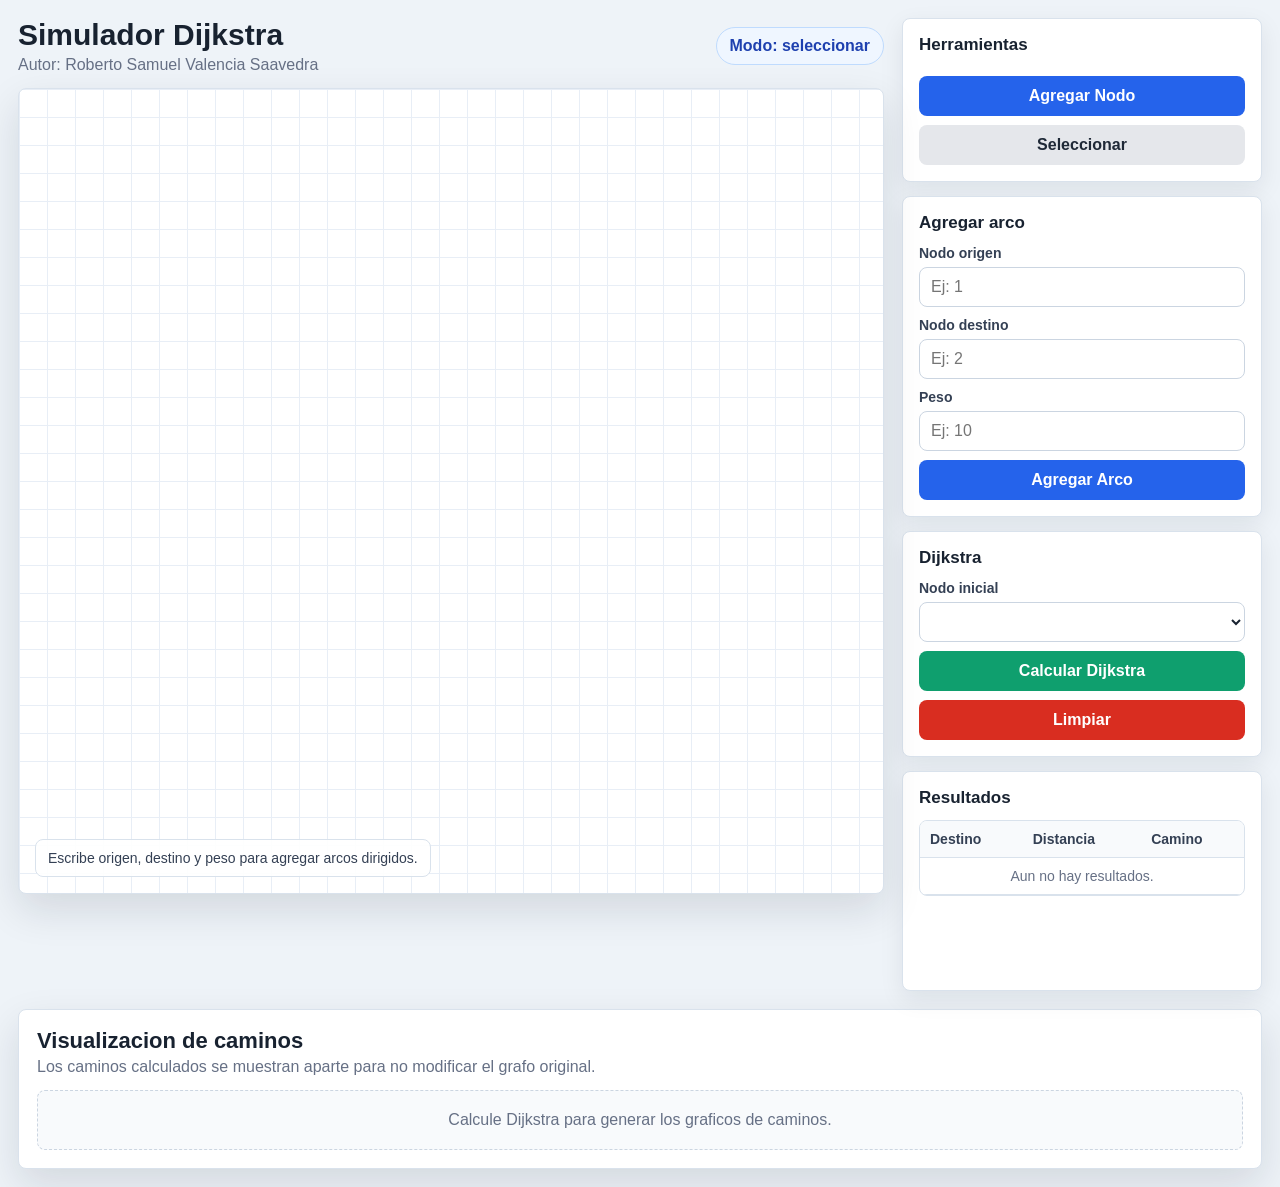
==== index.html @ 838ba259 "Crear simulador Dijkstra web" ====
<!DOCTYPE html>
<html lang="es">
<head>
  <meta charset="UTF-8">
  <meta name="viewport" content="width=device-width, initial-scale=1.0">
  <title>Simulador Dijkstra - Roberto Samuel Valencia Saavedra</title>
  <link rel="stylesheet" href="style.css">
</head>
<body>
  <main class="app">
    <section class="workspace">
      <header class="topbar">
        <div>
          <h1>Simulador Dijkstra</h1>
          <p>Autor: Roberto Samuel Valencia Saavedra</p>
        </div>
        <div class="mode-pill" id="modoActual">Modo: seleccionar</div>
      </header>

      <div class="canvas-shell">
        <canvas id="canvasGrafo" width="900" height="620"></canvas>
        <div class="hint" id="ayudaCanvas">Activa "Agregar nodo" y haz clic en el area de dibujo.</div>
      </div>
    </section>

    <aside class="sidebar">
      <section class="panel">
        <h2>Herramientas</h2>
        <button class="primary" id="btnModoNodo">Agregar Nodo</button>
        <button id="btnModoSeleccionar">Seleccionar</button>
      </section>

      <section class="panel">
        <h2>Agregar arco</h2>
        <label for="txtOrigen">Nodo origen</label>
        <input id="txtOrigen" type="number" min="1" placeholder="Ej: 1">

        <label for="txtDestino">Nodo destino</label>
        <input id="txtDestino" type="number" min="1" placeholder="Ej: 2">

        <label for="txtPeso">Peso</label>
        <input id="txtPeso" type="number" min="1" placeholder="Ej: 10">

        <button class="primary" id="btnAgregarArco">Agregar Arco</button>
      </section>

      <section class="panel">
        <h2>Dijkstra</h2>
        <label for="cboInicial">Nodo inicial</label>
        <select id="cboInicial"></select>
        <button class="success" id="btnCalcular">Calcular Dijkstra</button>
        <button class="danger" id="btnLimpiar">Limpiar</button>
      </section>

      <section class="panel results-panel">
        <h2 id="tituloResultados">Resultados</h2>
        <div class="table-wrap">
          <table>
            <thead>
              <tr>
                <th>Destino</th>
                <th>Distancia</th>
                <th>Camino</th>
              </tr>
            </thead>
            <tbody id="tablaResultados">
              <tr>
                <td colspan="3" class="empty">Aun no hay resultados.</td>
              </tr>
            </tbody>
          </table>
        </div>
      </section>
    </aside>
  </main>

  <section class="visual-section">
    <div class="visual-header">
      <div>
        <h2>Visualizacion de caminos</h2>
        <p>Los caminos calculados se muestran aparte para no modificar el grafo original.</p>
      </div>
    </div>
    <div id="contenedorVisualizaciones" class="visual-grid">
      <div class="visual-empty">Calcule Dijkstra para generar los graficos de caminos.</div>
    </div>
  </section>

  <script src="app.js"></script>
</body>
</html>
---- style.css ----
:root {
  --bg: #eef3f8;
  --surface: #ffffff;
  --ink: #182230;
  --muted: #667085;
  --line: #d9e2ec;
  --blue: #2563eb;
  --blue-dark: #1d4ed8;
  --green: #0f9f6e;
  --red: #d92d20;
  --node: #2f80ed;
  --node-border: #174ea6;
  --path: #f59e0b;
  --shadow: 0 16px 40px rgba(16, 24, 40, 0.12);
}

* {
  box-sizing: border-box;
}

body {
  margin: 0;
  min-height: 100vh;
  font-family: "Segoe UI", Arial, sans-serif;
  color: var(--ink);
  background: var(--bg);
}

.app {
  display: grid;
  grid-template-columns: minmax(0, 1fr) 360px;
  gap: 18px;
  padding: 18px;
}

.workspace,
.sidebar {
  min-width: 0;
}

.topbar {
  display: flex;
  align-items: center;
  justify-content: space-between;
  gap: 16px;
  margin-bottom: 14px;
}

h1,
h2,
p {
  margin: 0;
}

h1 {
  font-size: 30px;
  letter-spacing: 0;
}

.topbar p {
  margin-top: 4px;
  color: var(--muted);
}

.mode-pill {
  flex: 0 0 auto;
  border: 1px solid #bfdbfe;
  color: #1e40af;
  background: #eff6ff;
  padding: 9px 13px;
  border-radius: 999px;
  font-weight: 700;
}

.canvas-shell {
  position: relative;
  height: calc(100vh - 94px);
  min-height: 520px;
  border: 1px solid var(--line);
  border-radius: 8px;
  background:
    linear-gradient(#e8eef6 1px, transparent 1px),
    linear-gradient(90deg, #e8eef6 1px, transparent 1px),
    #ffffff;
  background-size: 28px 28px;
  box-shadow: var(--shadow);
  overflow: hidden;
}

canvas {
  display: block;
  width: 100%;
  height: 100%;
  cursor: default;
}

canvas.add-node {
  cursor: crosshair;
}

.hint {
  position: absolute;
  left: 16px;
  bottom: 16px;
  max-width: 520px;
  padding: 10px 12px;
  border-radius: 8px;
  color: #344054;
  background: rgba(255, 255, 255, 0.92);
  border: 1px solid var(--line);
  font-size: 14px;
}

.sidebar {
  display: flex;
  flex-direction: column;
  gap: 14px;
}

.panel {
  background: var(--surface);
  border: 1px solid var(--line);
  border-radius: 8px;
  padding: 16px;
  box-shadow: 0 8px 24px rgba(16, 24, 40, 0.08);
}

.panel h2 {
  font-size: 17px;
  margin-bottom: 12px;
}

label {
  display: block;
  color: #344054;
  font-size: 14px;
  font-weight: 700;
  margin: 10px 0 6px;
}

input,
select,
button {
  width: 100%;
  height: 40px;
  border-radius: 8px;
  font: inherit;
}

input,
select {
  border: 1px solid #cbd5e1;
  padding: 0 11px;
  color: var(--ink);
  background: #fff;
}

input:focus,
select:focus {
  outline: 3px solid #dbeafe;
  border-color: var(--blue);
}

button {
  border: 0;
  margin-top: 9px;
  font-weight: 800;
  color: #1f2937;
  background: #e5e7eb;
  cursor: pointer;
}

button:hover {
  filter: brightness(0.97);
}

button.primary {
  color: #fff;
  background: var(--blue);
}

button.success {
  color: #fff;
  background: var(--green);
}

button.danger {
  color: #fff;
  background: var(--red);
}

.results-panel {
  flex: 1;
  min-height: 220px;
}

.table-wrap {
  max-height: 330px;
  overflow: auto;
  border: 1px solid var(--line);
  border-radius: 8px;
}

table {
  width: 100%;
  border-collapse: collapse;
  font-size: 14px;
}

th,
td {
  padding: 10px;
  border-bottom: 1px solid var(--line);
  text-align: left;
  vertical-align: top;
}

th {
  position: sticky;
  top: 0;
  color: #344054;
  background: #f8fafc;
}

td:first-child,
td:nth-child(2) {
  width: 76px;
}

.empty {
  color: var(--muted);
  text-align: center;
}

.toast {
  position: fixed;
  right: 24px;
  bottom: 24px;
  max-width: 360px;
  padding: 12px 14px;
  border-radius: 8px;
  color: #7a2e0e;
  background: #fff7ed;
  border: 1px solid #fed7aa;
  box-shadow: var(--shadow);
  font-weight: 700;
  z-index: 10;
}

.visual-section {
  margin: 0 18px 18px;
  padding: 18px;
  border: 1px solid var(--line);
  border-radius: 8px;
  background: var(--surface);
  box-shadow: var(--shadow);
}

.visual-header {
  display: flex;
  align-items: center;
  justify-content: space-between;
  gap: 16px;
  margin-bottom: 14px;
}

.visual-header h2 {
  font-size: 22px;
}

.visual-header p {
  margin-top: 4px;
  color: var(--muted);
}

.visual-grid {
  display: grid;
  grid-template-columns: repeat(auto-fit, minmax(320px, 1fr));
  gap: 14px;
}

.visual-card {
  border: 1px solid var(--line);
  border-radius: 8px;
  overflow: hidden;
  background: #f8fafc;
}

.visual-card.general {
  grid-column: 1 / -1;
}

.visual-title {
  display: flex;
  align-items: center;
  justify-content: space-between;
  gap: 10px;
  min-height: 44px;
  padding: 10px 12px;
  border-bottom: 1px solid var(--line);
  background: #ffffff;
  font-weight: 800;
}

.visual-title span {
  color: var(--muted);
  font-size: 13px;
  font-weight: 700;
}

.visual-card canvas {
  width: 100%;
  height: 280px;
  background:
    linear-gradient(#edf2f7 1px, transparent 1px),
    linear-gradient(90deg, #edf2f7 1px, transparent 1px),
    #ffffff;
  background-size: 24px 24px;
}

.visual-card.general canvas {
  height: 420px;
}

.visual-empty {
  grid-column: 1 / -1;
  padding: 20px;
  border: 1px dashed #cbd5e1;
  border-radius: 8px;
  color: var(--muted);
  text-align: center;
  background: #f8fafc;
}

@media (max-width: 980px) {
  .app {
    grid-template-columns: 1fr;
  }

  .canvas-shell {
    height: 560px;
  }
}
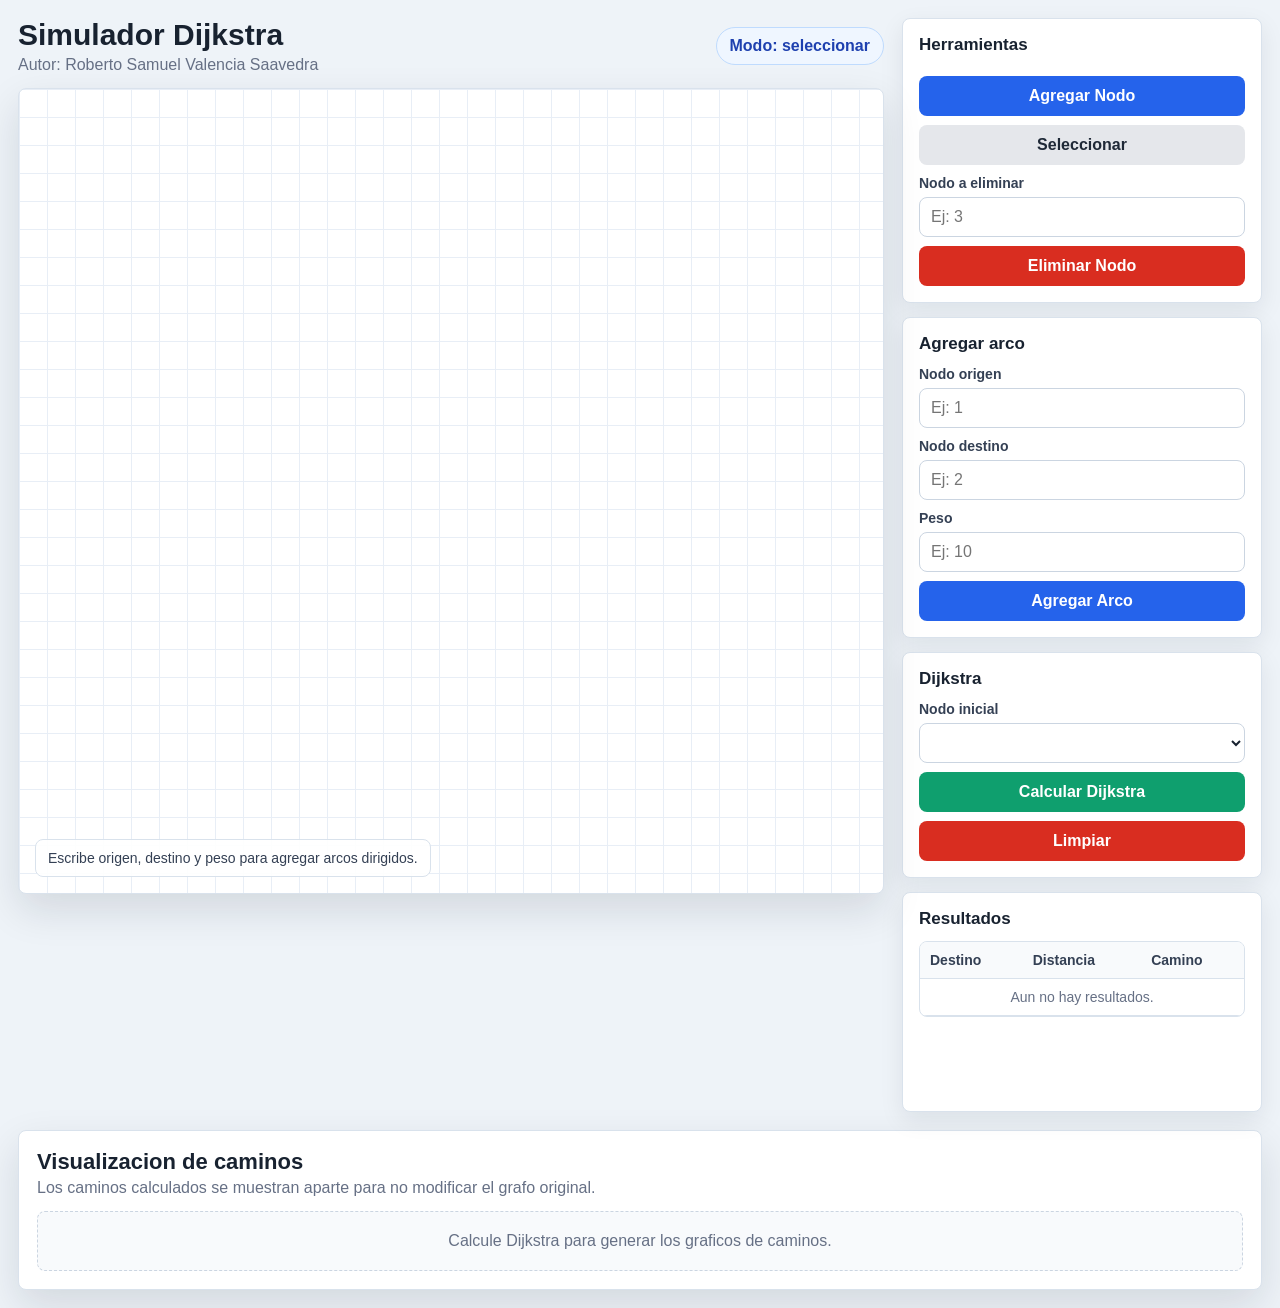
==== commit cd98f001: "Agregar eliminacion de nodos" ====
--- a/index.html
+++ b/index.html
@@ -28,6 +28,10 @@
         <h2>Herramientas</h2>
         <button class="primary" id="btnModoNodo">Agregar Nodo</button>
         <button id="btnModoSeleccionar">Seleccionar</button>
+
+        <label for="txtEliminarNodo">Nodo a eliminar</label>
+        <input id="txtEliminarNodo" type="number" min="1" placeholder="Ej: 3">
+        <button class="danger" id="btnEliminarNodo">Eliminar Nodo</button>
       </section>
 
       <section class="panel">
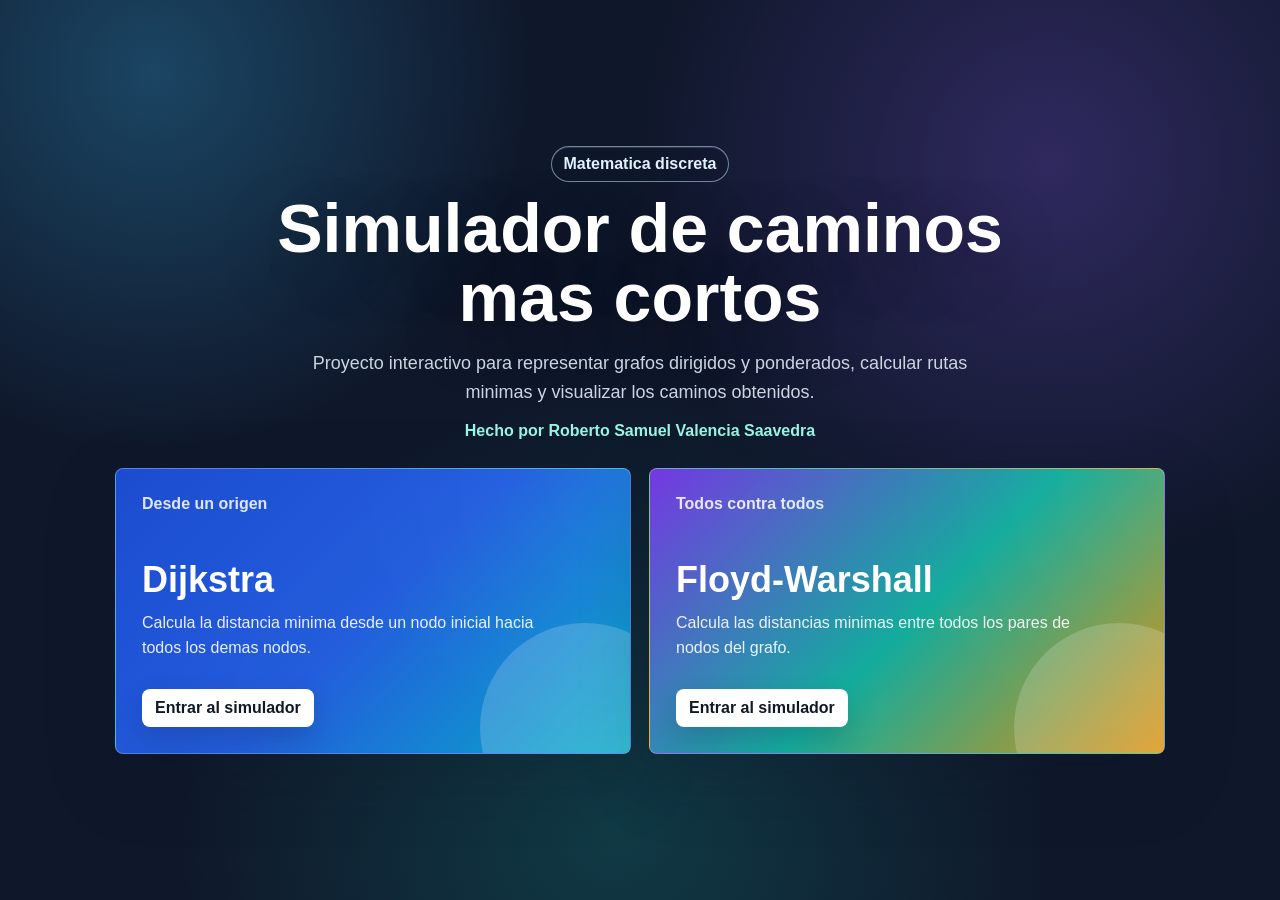
==== commit 71b84977: "Agregar home y simulador Floyd Warshall" ====
--- a/index.html
+++ b/index.html
@@ -3,93 +3,36 @@
 <head>
   <meta charset="UTF-8">
   <meta name="viewport" content="width=device-width, initial-scale=1.0">
-  <title>Simulador Dijkstra - Roberto Samuel Valencia Saavedra</title>
+  <title>Caminos mas cortos - Roberto Samuel Valencia Saavedra</title>
   <link rel="stylesheet" href="style.css">
 </head>
-<body>
-  <main class="app">
-    <section class="workspace">
-      <header class="topbar">
-        <div>
-          <h1>Simulador Dijkstra</h1>
-          <p>Autor: Roberto Samuel Valencia Saavedra</p>
-        </div>
-        <div class="mode-pill" id="modoActual">Modo: seleccionar</div>
-      </header>
-
-      <div class="canvas-shell">
-        <canvas id="canvasGrafo" width="900" height="620"></canvas>
-        <div class="hint" id="ayudaCanvas">Activa "Agregar nodo" y haz clic en el area de dibujo.</div>
-      </div>
+<body class="home-body">
+  <main class="home">
+    <section class="home-hero">
+      <p class="eyebrow">Matematica discreta</p>
+      <h1>Simulador de caminos mas cortos</h1>
+      <p class="home-copy">
+        Proyecto interactivo para representar grafos dirigidos y ponderados, calcular rutas
+        minimas y visualizar los caminos obtenidos.
+      </p>
+      <p class="author">Hecho por Roberto Samuel Valencia Saavedra</p>
     </section>
 
-    <aside class="sidebar">
-      <section class="panel">
-        <h2>Herramientas</h2>
-        <button class="primary" id="btnModoNodo">Agregar Nodo</button>
-        <button id="btnModoSeleccionar">Seleccionar</button>
+    <section class="algorithm-grid" aria-label="Algoritmos disponibles">
+      <a class="algorithm-card dijkstra-card" href="dijkstra.html">
+        <span class="card-kicker">Desde un origen</span>
+        <h2>Dijkstra</h2>
+        <p>Calcula la distancia minima desde un nodo inicial hacia todos los demas nodos.</p>
+        <strong>Entrar al simulador</strong>
+      </a>
 
-        <label for="txtEliminarNodo">Nodo a eliminar</label>
-        <input id="txtEliminarNodo" type="number" min="1" placeholder="Ej: 3">
-        <button class="danger" id="btnEliminarNodo">Eliminar Nodo</button>
-      </section>
-
-      <section class="panel">
-        <h2>Agregar arco</h2>
-        <label for="txtOrigen">Nodo origen</label>
-        <input id="txtOrigen" type="number" min="1" placeholder="Ej: 1">
-
-        <label for="txtDestino">Nodo destino</label>
-        <input id="txtDestino" type="number" min="1" placeholder="Ej: 2">
-
-        <label for="txtPeso">Peso</label>
-        <input id="txtPeso" type="number" min="1" placeholder="Ej: 10">
-
-        <button class="primary" id="btnAgregarArco">Agregar Arco</button>
-      </section>
-
-      <section class="panel">
-        <h2>Dijkstra</h2>
-        <label for="cboInicial">Nodo inicial</label>
-        <select id="cboInicial"></select>
-        <button class="success" id="btnCalcular">Calcular Dijkstra</button>
-        <button class="danger" id="btnLimpiar">Limpiar</button>
-      </section>
-
-      <section class="panel results-panel">
-        <h2 id="tituloResultados">Resultados</h2>
-        <div class="table-wrap">
-          <table>
-            <thead>
-              <tr>
-                <th>Destino</th>
-                <th>Distancia</th>
-                <th>Camino</th>
-              </tr>
-            </thead>
-            <tbody id="tablaResultados">
-              <tr>
-                <td colspan="3" class="empty">Aun no hay resultados.</td>
-              </tr>
-            </tbody>
-          </table>
-        </div>
-      </section>
-    </aside>
+      <a class="algorithm-card floyd-card" href="floyd-warshall.html">
+        <span class="card-kicker">Todos contra todos</span>
+        <h2>Floyd-Warshall</h2>
+        <p>Calcula las distancias minimas entre todos los pares de nodos del grafo.</p>
+        <strong>Entrar al simulador</strong>
+      </a>
+    </section>
   </main>
-
-  <section class="visual-section">
-    <div class="visual-header">
-      <div>
-        <h2>Visualizacion de caminos</h2>
-        <p>Los caminos calculados se muestran aparte para no modificar el grafo original.</p>
-      </div>
-    </div>
-    <div id="contenedorVisualizaciones" class="visual-grid">
-      <div class="visual-empty">Calcule Dijkstra para generar los graficos de caminos.</div>
-    </div>
-  </section>
-
-  <script src="app.js"></script>
 </body>
 </html>
--- a/style.css
+++ b/style.css
@@ -1,17 +1,39 @@
 :root {
-  --bg: #eef3f8;
-  --surface: #ffffff;
-  --ink: #182230;
-  --muted: #667085;
-  --line: #d9e2ec;
-  --blue: #2563eb;
+  --bg: #0f172a;
+  --surface: rgba(255, 255, 255, 0.9);
+  --surface-strong: #ffffff;
+  --ink: #122033;
+  --muted: #64748b;
+  --line: rgba(148, 163, 184, 0.28);
+  --blue: #3b82f6;
   --blue-dark: #1d4ed8;
-  --green: #0f9f6e;
-  --red: #d92d20;
-  --node: #2f80ed;
-  --node-border: #174ea6;
+  --green: #14b8a6;
+  --red: #f43f5e;
+  --violet: #8b5cf6;
+  --amber: #f59e0b;
+  --node: #38bdf8;
+  --node-border: #0369a1;
   --path: #f59e0b;
-  --shadow: 0 16px 40px rgba(16, 24, 40, 0.12);
+  --shadow: 0 24px 70px rgba(15, 23, 42, 0.22);
+  --glow: 0 0 36px rgba(59, 130, 246, 0.32);
+}
+
+.theme-dijkstra {
+  --accent: #2563eb;
+  --accent-2: #06b6d4;
+  --accent-3: #38bdf8;
+  --theme-soft: #dbeafe;
+  --theme-ink: #1d4ed8;
+  --theme-glow: rgba(59, 130, 246, 0.32);
+}
+
+.theme-floyd {
+  --accent: #7c3aed;
+  --accent-2: #14b8a6;
+  --accent-3: #f59e0b;
+  --theme-soft: #ede9fe;
+  --theme-ink: #6d28d9;
+  --theme-glow: rgba(124, 58, 237, 0.32);
 }
 
 * {
@@ -23,7 +45,144 @@
   min-height: 100vh;
   font-family: "Segoe UI", Arial, sans-serif;
   color: var(--ink);
-  background: var(--bg);
+  background:
+    radial-gradient(circle at 12% 8%, rgba(56, 189, 248, 0.28), transparent 24rem),
+    radial-gradient(circle at 82% 18%, rgba(139, 92, 246, 0.26), transparent 26rem),
+    radial-gradient(circle at 48% 92%, rgba(20, 184, 166, 0.22), transparent 28rem),
+    var(--bg);
+  background-attachment: fixed;
+}
+
+.home-body {
+  display: grid;
+  place-items: center;
+  padding: 24px;
+}
+
+.home {
+  width: min(1050px, 100%);
+  animation: floatIn 0.7s ease both;
+}
+
+.home-hero {
+  max-width: 780px;
+  margin: 0 auto 28px;
+  text-align: center;
+}
+
+.eyebrow {
+  display: inline-flex;
+  margin-bottom: 12px;
+  padding: 8px 12px;
+  border: 1px solid rgba(191, 219, 254, 0.56);
+  border-radius: 999px;
+  color: #e0f2fe;
+  background: rgba(15, 23, 42, 0.45);
+  box-shadow: inset 0 1px 0 rgba(255, 255, 255, 0.14);
+  font-weight: 800;
+  backdrop-filter: blur(14px);
+}
+
+.home h1 {
+  font-size: clamp(38px, 7vw, 68px);
+  line-height: 1.02;
+  letter-spacing: 0;
+  color: #ffffff;
+  text-shadow: 0 18px 60px rgba(0, 0, 0, 0.35);
+}
+
+.home-copy {
+  max-width: 690px;
+  margin: 16px auto 0;
+  color: #cbd5e1;
+  font-size: 18px;
+  line-height: 1.6;
+}
+
+.author {
+  margin-top: 16px;
+  color: #99f6e4;
+  font-weight: 900;
+}
+
+.algorithm-grid {
+  display: grid;
+  grid-template-columns: repeat(2, minmax(0, 1fr));
+  gap: 18px;
+}
+
+.algorithm-card {
+  min-height: 270px;
+  padding: 26px;
+  border: 1px solid rgba(255, 255, 255, 0.26);
+  border-radius: 8px;
+  color: #ffffff;
+  text-decoration: none;
+  box-shadow: var(--shadow);
+  position: relative;
+  overflow: hidden;
+  transition: transform 0.22s ease, box-shadow 0.22s ease, border-color 0.22s ease;
+  animation: riseUp 0.65s ease both;
+}
+
+.algorithm-card::after {
+  content: "";
+  position: absolute;
+  inset: auto -60px -80px auto;
+  width: 210px;
+  height: 210px;
+  border-radius: 50%;
+  background: rgba(255, 255, 255, 0.18);
+  transition: transform 0.35s ease;
+}
+
+.algorithm-card::before {
+  content: "";
+  position: absolute;
+  inset: 0;
+  background: linear-gradient(120deg, transparent 18%, rgba(255, 255, 255, 0.22), transparent 46%);
+  transform: translateX(-120%);
+  transition: transform 0.55s ease;
+}
+
+.dijkstra-card {
+  background:
+    linear-gradient(135deg, rgba(29, 78, 216, 0.96), rgba(37, 99, 235, 0.92) 50%, rgba(6, 182, 212, 0.92)),
+    radial-gradient(circle at top right, rgba(255, 255, 255, 0.32), transparent 18rem);
+}
+
+.floyd-card {
+  animation-delay: 0.1s;
+  background:
+    linear-gradient(135deg, rgba(124, 58, 237, 0.94), rgba(20, 184, 166, 0.92) 52%, rgba(245, 158, 11, 0.9)),
+    radial-gradient(circle at top right, rgba(255, 255, 255, 0.28), transparent 18rem);
+}
+
+.card-kicker {
+  font-weight: 800;
+  opacity: 0.86;
+}
+
+.algorithm-card h2 {
+  margin-top: 46px;
+  font-size: 36px;
+}
+
+.algorithm-card p {
+  max-width: 430px;
+  margin-top: 10px;
+  line-height: 1.55;
+  color: rgba(255, 255, 255, 0.9);
+}
+
+.algorithm-card strong {
+  display: inline-flex;
+  margin-top: 28px;
+  padding: 10px 13px;
+  border-radius: 8px;
+  color: #111827;
+  background: #ffffff;
+  box-shadow: 0 12px 28px rgba(15, 23, 42, 0.18);
 }
 
 .app {
@@ -31,6 +190,17 @@
   grid-template-columns: minmax(0, 1fr) 360px;
   gap: 18px;
   padding: 18px;
+  animation: fadeIn 0.45s ease both;
+}
+
+.theme-dijkstra,
+.theme-floyd {
+  background:
+    radial-gradient(circle at 12% 8%, color-mix(in srgb, var(--accent-2) 34%, transparent), transparent 24rem),
+    radial-gradient(circle at 82% 18%, color-mix(in srgb, var(--accent) 26%, transparent), transparent 26rem),
+    radial-gradient(circle at 48% 92%, color-mix(in srgb, var(--accent-3) 22%, transparent), transparent 28rem),
+    var(--bg);
+  background-attachment: fixed;
 }
 
 .workspace,
@@ -44,6 +214,7 @@
   justify-content: space-between;
   gap: 16px;
   margin-bottom: 14px;
+  color: #ffffff;
 }
 
 h1,
@@ -59,32 +230,90 @@
 
 .topbar p {
   margin-top: 4px;
-  color: var(--muted);
+  color: #cbd5e1;
+}
+
+.topbar .page-badge {
+  display: inline-flex;
+  margin: 0 0 7px;
+  padding: 6px 10px;
+  border-radius: 999px;
+  color: #ffffff;
+  background: linear-gradient(135deg, var(--accent, #2563eb), var(--accent-2, #06b6d4));
+  box-shadow: 0 10px 28px var(--theme-glow, rgba(37, 99, 235, 0.24));
+  font-size: 13px;
+  font-weight: 900;
 }
 
 .mode-pill {
   flex: 0 0 auto;
-  border: 1px solid #bfdbfe;
-  color: #1e40af;
-  background: #eff6ff;
+  border: 1px solid color-mix(in srgb, var(--accent-2, #93c5fd) 52%, white);
+  color: #f8fafc;
+  background: rgba(15, 23, 42, 0.36);
   padding: 9px 13px;
   border-radius: 999px;
   font-weight: 700;
+  backdrop-filter: blur(14px);
+}
+
+.top-actions {
+  display: flex;
+  align-items: center;
+  justify-content: flex-end;
+  gap: 8px;
+  flex-wrap: wrap;
+}
+
+.nav-link {
+  flex: 0 0 auto;
+  border: 1px solid rgba(226, 232, 240, 0.42);
+  border-radius: 999px;
+  padding: 9px 13px;
+  color: #e2e8f0;
+  background: rgba(15, 23, 42, 0.34);
+  text-decoration: none;
+  font-weight: 800;
+  backdrop-filter: blur(14px);
+  transition: transform 0.2s ease, background 0.2s ease, border-color 0.2s ease;
+}
+
+.nav-link:hover,
+.algorithm-card:hover {
+  transform: translateY(-3px);
+}
+
+.nav-link:hover {
+  background: color-mix(in srgb, var(--accent, #3b82f6) 28%, transparent);
+  border-color: color-mix(in srgb, var(--accent-2, #93c5fd) 74%, white);
+}
+
+.algorithm-card:hover {
+  box-shadow: 0 28px 80px rgba(15, 23, 42, 0.42), var(--glow);
+  border-color: rgba(255, 255, 255, 0.5);
+}
+
+.algorithm-card:hover::before {
+  transform: translateX(120%);
+}
+
+.algorithm-card:hover::after {
+  transform: scale(1.12) translate(-8px, -8px);
 }
 
 .canvas-shell {
   position: relative;
   height: calc(100vh - 94px);
   min-height: 520px;
-  border: 1px solid var(--line);
+  border: 1px solid rgba(255, 255, 255, 0.5);
   border-radius: 8px;
   background:
-    linear-gradient(#e8eef6 1px, transparent 1px),
-    linear-gradient(90deg, #e8eef6 1px, transparent 1px),
-    #ffffff;
+    linear-gradient(rgba(148, 163, 184, 0.16) 1px, transparent 1px),
+    linear-gradient(90deg, rgba(148, 163, 184, 0.16) 1px, transparent 1px),
+    rgba(255, 255, 255, 0.96);
   background-size: 28px 28px;
   box-shadow: var(--shadow);
   overflow: hidden;
+  animation: riseUp 0.5s ease both;
 }
 
 canvas {
@@ -106,9 +335,10 @@
   padding: 10px 12px;
   border-radius: 8px;
   color: #344054;
-  background: rgba(255, 255, 255, 0.92);
+  background: rgba(255, 255, 255, 0.82);
   border: 1px solid var(--line);
   font-size: 14px;
+  backdrop-filter: blur(14px);
 }
 
 .sidebar {
@@ -122,7 +352,21 @@
   border: 1px solid var(--line);
   border-radius: 8px;
   padding: 16px;
-  box-shadow: 0 8px 24px rgba(16, 24, 40, 0.08);
+  box-shadow: 0 14px 38px rgba(15, 23, 42, 0.13);
+  backdrop-filter: blur(18px);
+  animation: riseUp 0.48s ease both;
+}
+
+.panel:nth-child(2) {
+  animation-delay: 0.04s;
+}
+
+.panel:nth-child(3) {
+  animation-delay: 0.08s;
+}
+
+.panel:nth-child(4) {
+  animation-delay: 0.12s;
 }
 
 .panel h2 {
@@ -138,6 +382,13 @@
   margin: 10px 0 6px;
 }
 
+.small-copy {
+  color: var(--muted);
+  font-size: 14px;
+  line-height: 1.45;
+  margin-bottom: 10px;
+}
+
 input,
 select,
 button {
@@ -152,13 +403,16 @@
   border: 1px solid #cbd5e1;
   padding: 0 11px;
   color: var(--ink);
-  background: #fff;
+  background: rgba(255, 255, 255, 0.9);
+  transition: border-color 0.18s ease, box-shadow 0.18s ease, transform 0.18s ease;
 }
 
 input:focus,
 select:focus {
-  outline: 3px solid #dbeafe;
+  outline: 0;
   border-color: var(--blue);
+  box-shadow: 0 0 0 4px rgba(59, 130, 246, 0.18);
+  transform: translateY(-1px);
 }
 
 button {
@@ -168,25 +422,32 @@
   color: #1f2937;
   background: #e5e7eb;
   cursor: pointer;
+  transition: transform 0.18s ease, box-shadow 0.18s ease, filter 0.18s ease;
 }
 
 button:hover {
-  filter: brightness(0.97);
+  filter: brightness(1.03);
+  transform: translateY(-1px);
+  box-shadow: 0 12px 24px rgba(15, 23, 42, 0.13);
+}
+
+button:active {
+  transform: translateY(0);
 }
 
 button.primary {
   color: #fff;
-  background: var(--blue);
+  background: linear-gradient(135deg, var(--accent, #2563eb), var(--accent-2, #06b6d4));
 }
 
 button.success {
   color: #fff;
-  background: var(--green);
+  background: linear-gradient(135deg, var(--accent, #0f766e), var(--accent-2, #14b8a6));
 }
 
 button.danger {
   color: #fff;
-  background: var(--red);
+  background: linear-gradient(135deg, #e11d48, #f97316);
 }
 
 .results-panel {
@@ -199,6 +460,7 @@
   overflow: auto;
   border: 1px solid var(--line);
   border-radius: 8px;
+  background: rgba(255, 255, 255, 0.82);
 }
 
 table {
@@ -219,7 +481,7 @@
   position: sticky;
   top: 0;
   color: #344054;
-  background: #f8fafc;
+  background: #eef6ff;
 }
 
 td:first-child,
@@ -245,15 +507,94 @@
   box-shadow: var(--shadow);
   font-weight: 700;
   z-index: 10;
+  animation: toastIn 0.25s ease both;
 }
 
 .visual-section {
   margin: 0 18px 18px;
   padding: 18px;
-  border: 1px solid var(--line);
+  border: 1px solid rgba(255, 255, 255, 0.5);
   border-radius: 8px;
   background: var(--surface);
   box-shadow: var(--shadow);
+  backdrop-filter: blur(18px);
+  animation: fadeIn 0.5s ease both;
+}
+
+.method-section {
+  display: grid;
+  grid-template-columns: minmax(0, 1fr) minmax(320px, 0.85fr);
+  gap: 14px;
+  margin: 0 18px 18px;
+  animation: riseUp 0.5s ease both;
+}
+
+.method-card,
+.method-steps {
+  border: 1px solid rgba(255, 255, 255, 0.5);
+  border-radius: 8px;
+  background: rgba(255, 255, 255, 0.9);
+  box-shadow: var(--shadow);
+  backdrop-filter: blur(18px);
+}
+
+.method-card {
+  padding: 20px;
+}
+
+.method-card span {
+  display: inline-flex;
+  margin-bottom: 10px;
+  padding: 7px 10px;
+  border-radius: 999px;
+  color: var(--theme-ink, #1d4ed8);
+  background: var(--theme-soft, #dbeafe);
+  font-weight: 900;
+  font-size: 13px;
+}
+
+.method-card h2 {
+  font-size: 24px;
+  margin-bottom: 8px;
+}
+
+.method-card p {
+  color: #475569;
+  line-height: 1.65;
+}
+
+.method-steps {
+  display: grid;
+  grid-template-columns: 1fr;
+  padding: 10px;
+  gap: 8px;
+}
+
+.method-steps div {
+  display: grid;
+  grid-template-columns: 38px 1fr;
+  align-items: center;
+  gap: 10px;
+  padding: 10px;
+  border-radius: 8px;
+  background: rgba(248, 250, 252, 0.86);
+}
+
+.method-steps strong {
+  display: grid;
+  place-items: center;
+  width: 34px;
+  height: 34px;
+  border-radius: 50%;
+  color: #ffffff;
+  background: linear-gradient(135deg, var(--accent, #2563eb), var(--accent-2, #14b8a6));
+  box-shadow: 0 8px 18px var(--theme-glow, rgba(37, 99, 235, 0.24));
+}
+
+.method-steps p {
+  color: #334155;
+  line-height: 1.35;
+  font-weight: 700;
 }
 
 .visual-header {
@@ -266,6 +607,7 @@
 
 .visual-header h2 {
   font-size: 22px;
+  color: #102033;
 }
 
 .visual-header p {
@@ -283,7 +625,9 @@
   border: 1px solid var(--line);
   border-radius: 8px;
   overflow: hidden;
-  background: #f8fafc;
+  background: rgba(248, 250, 252, 0.9);
+  box-shadow: 0 12px 30px rgba(15, 23, 42, 0.1);
+  animation: riseUp 0.42s ease both;
 }
 
 .visual-card.general {
@@ -298,7 +642,7 @@
   min-height: 44px;
   padding: 10px 12px;
   border-bottom: 1px solid var(--line);
-  background: #ffffff;
+  background: rgba(255, 255, 255, 0.92);
   font-weight: 800;
 }
 
@@ -312,8 +656,8 @@
   width: 100%;
   height: 280px;
   background:
-    linear-gradient(#edf2f7 1px, transparent 1px),
-    linear-gradient(90deg, #edf2f7 1px, transparent 1px),
+    linear-gradient(rgba(148, 163, 184, 0.18) 1px, transparent 1px),
+    linear-gradient(90deg, rgba(148, 163, 184, 0.18) 1px, transparent 1px),
     #ffffff;
   background-size: 24px 24px;
 }
@@ -329,14 +673,64 @@
   border-radius: 8px;
   color: var(--muted);
   text-align: center;
-  background: #f8fafc;
+  background: rgba(248, 250, 252, 0.88);
+}
+
+@keyframes floatIn {
+  from {
+    opacity: 0;
+    transform: translateY(18px) scale(0.98);
+  }
+  to {
+    opacity: 1;
+    transform: translateY(0) scale(1);
+  }
+}
+
+@keyframes riseUp {
+  from {
+    opacity: 0;
+    transform: translateY(14px);
+  }
+  to {
+    opacity: 1;
+    transform: translateY(0);
+  }
+}
+
+@keyframes fadeIn {
+  from {
+    opacity: 0;
+  }
+  to {
+    opacity: 1;
+  }
+}
+
+@keyframes toastIn {
+  from {
+    opacity: 0;
+    transform: translateY(10px);
+  }
+  to {
+    opacity: 1;
+    transform: translateY(0);
+  }
 }
 
 @media (max-width: 980px) {
+  .algorithm-grid {
+    grid-template-columns: 1fr;
+  }
+
   .app {
     grid-template-columns: 1fr;
   }
 
+  .method-section {
+    grid-template-columns: 1fr;
+  }
+
   .canvas-shell {
     height: 560px;
   }
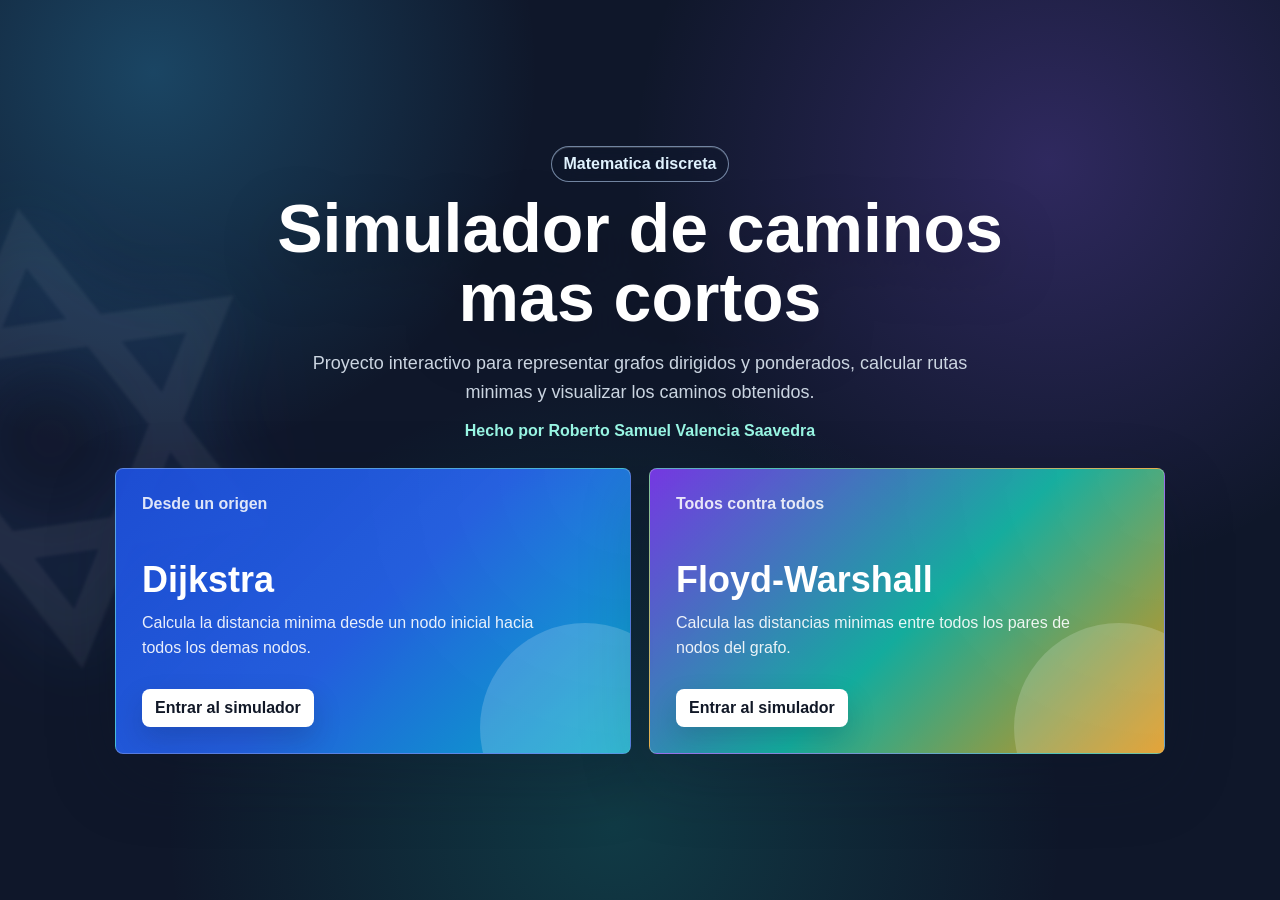
==== commit 19fc6d50: "Agregar tipos de grafo y mejorar matrices Floyd" ====
--- a/index.html
+++ b/index.html
@@ -19,14 +19,14 @@
     </section>
 
     <section class="algorithm-grid" aria-label="Algoritmos disponibles">
-      <a class="algorithm-card dijkstra-card" href="dijkstra.html">
+      <a class="algorithm-card dijkstra-card" href="dijkstra.html" data-algoritmo="dijkstra">
         <span class="card-kicker">Desde un origen</span>
         <h2>Dijkstra</h2>
         <p>Calcula la distancia minima desde un nodo inicial hacia todos los demas nodos.</p>
         <strong>Entrar al simulador</strong>
       </a>
 
-      <a class="algorithm-card floyd-card" href="floyd-warshall.html">
+      <a class="algorithm-card floyd-card" href="floyd-warshall.html" data-algoritmo="floyd-warshall">
         <span class="card-kicker">Todos contra todos</span>
         <h2>Floyd-Warshall</h2>
         <p>Calcula las distancias minimas entre todos los pares de nodos del grafo.</p>
@@ -34,5 +34,30 @@
       </a>
     </section>
   </main>
+
+  <div class="choice-overlay" id="selectorAristas" hidden>
+    <section class="choice-dialog" role="dialog" aria-modal="true" aria-labelledby="tituloSelector">
+      <button class="choice-close" id="cerrarSelector" type="button" aria-label="Cerrar">&times;</button>
+      <p class="choice-kicker">Antes de comenzar</p>
+      <h2 id="tituloSelector">Elige el tipo de aristas</h2>
+      <p class="choice-copy">Esta eleccion cambia como se interpretan y dibujan las conexiones.</p>
+
+      <div class="choice-grid">
+        <button class="choice-option directed-option" type="button" data-tipo="dirigido">
+          <span class="choice-symbol">A &rarr; B</span>
+          <strong>Dirigidas</strong>
+          <small>Cada sentido puede tener un peso diferente.</small>
+        </button>
+
+        <button class="choice-option undirected-option" type="button" data-tipo="no-dirigido">
+          <span class="choice-symbol">A &mdash; B</span>
+          <strong>No dirigidas</strong>
+          <small>La conexion funciona igual en ambos sentidos y tiene un solo peso.</small>
+        </button>
+      </div>
+    </section>
+  </div>
+
+  <script src="app-home.js"></script>
 </body>
 </html>
--- a/style.css
+++ b/style.css
@@ -54,12 +54,35 @@
 }
 
 .home-body {
+  position: relative;
   display: grid;
   place-items: center;
   padding: 24px;
+  overflow: hidden;
+}
+
+.home-body::before {
+  content: "\2721";
+  position: fixed;
+  top: 50%;
+  left: -4vw;
+  color: rgba(255, 255, 255, 0.055);
+  font-family: "Segoe UI Symbol", "Arial Unicode MS", sans-serif;
+  font-size: clamp(420px, 48vw, 820px);
+  line-height: 1;
+  text-shadow:
+    0 0 70px rgba(56, 189, 248, 0.1),
+    0 0 130px rgba(139, 92, 246, 0.08);
+  transform: translate(-30%, -50%) rotate(-8deg);
+  filter: blur(1.5px);
+  pointer-events: none;
+  user-select: none;
+  z-index: 0;
 }
 
 .home {
+  position: relative;
+  z-index: 1;
   width: min(1050px, 100%);
   animation: floatIn 0.7s ease both;
 }
@@ -185,6 +208,119 @@
   box-shadow: 0 12px 28px rgba(15, 23, 42, 0.18);
 }
 
+.choice-overlay[hidden] {
+  display: none;
+}
+
+.choice-overlay {
+  position: fixed;
+  inset: 0;
+  display: grid;
+  place-items: center;
+  padding: 20px;
+  background: rgba(2, 6, 23, 0.74);
+  backdrop-filter: blur(12px);
+  z-index: 50;
+  animation: fadeIn 0.2s ease both;
+}
+
+.modal-open {
+  overflow: hidden;
+}
+
+.choice-dialog {
+  position: relative;
+  width: min(720px, 100%);
+  padding: 28px;
+  border: 1px solid rgba(255, 255, 255, 0.48);
+  border-radius: 8px;
+  color: #102033;
+  background: rgba(255, 255, 255, 0.95);
+  box-shadow: 0 30px 100px rgba(0, 0, 0, 0.38);
+  animation: floatIn 0.28s ease both;
+}
+
+.choice-close {
+  position: absolute;
+  top: 12px;
+  right: 12px;
+  width: 38px;
+  height: 38px;
+  margin: 0;
+  border-radius: 50%;
+  color: #475569;
+  background: #eef2f7;
+  font-size: 25px;
+  line-height: 1;
+}
+
+.choice-kicker {
+  color: #2563eb;
+  font-size: 13px;
+  font-weight: 900;
+  text-transform: uppercase;
+}
+
+.choice-dialog h2 {
+  margin-top: 6px;
+  font-size: 30px;
+}
+
+.choice-copy {
+  margin-top: 7px;
+  color: #64748b;
+}
+
+.choice-grid {
+  display: grid;
+  grid-template-columns: repeat(2, minmax(0, 1fr));
+  gap: 14px;
+  margin-top: 22px;
+}
+
+.choice-option {
+  height: auto;
+  min-height: 190px;
+  margin: 0;
+  padding: 22px;
+  border: 1px solid transparent;
+  color: #ffffff;
+  text-align: left;
+}
+
+.directed-option {
+  background: linear-gradient(135deg, #1d4ed8, #06b6d4);
+}
+
+.undirected-option {
+  background: linear-gradient(135deg, #7c3aed, #14b8a6);
+}
+
+.choice-option:hover {
+  transform: translateY(-4px);
+  box-shadow: 0 20px 42px rgba(15, 23, 42, 0.24);
+}
+
+.choice-symbol {
+  display: block;
+  font-size: 30px;
+  font-weight: 900;
+}
+
+.choice-option strong {
+  display: block;
+  margin-top: 28px;
+  font-size: 22px;
+}
+
+.choice-option small {
+  display: block;
+  margin-top: 7px;
+  color: rgba(255, 255, 255, 0.88);
+  font-size: 14px;
+  line-height: 1.45;
+}
+
 .app {
   display: grid;
   grid-template-columns: minmax(0, 1fr) 360px;
@@ -597,6 +733,277 @@
   font-weight: 700;
 }
 
+.matrix-section {
+  margin: 0 18px 18px;
+  padding: 22px;
+  border: 1px solid rgba(255, 255, 255, 0.52);
+  border-radius: 8px;
+  background:
+    linear-gradient(135deg, rgba(255, 255, 255, 0.96), rgba(245, 243, 255, 0.92)),
+    var(--surface);
+  box-shadow: 0 28px 80px rgba(15, 23, 42, 0.24);
+  backdrop-filter: blur(20px);
+  animation: riseUp 0.5s ease both;
+}
+
+.matrix-header {
+  display: flex;
+  align-items: flex-end;
+  justify-content: space-between;
+  gap: 18px;
+  margin-bottom: 18px;
+}
+
+.matrix-header > div:first-child > span {
+  display: inline-flex;
+  margin-bottom: 8px;
+  padding: 7px 10px;
+  border-radius: 999px;
+  color: #6d28d9;
+  background: #ede9fe;
+  font-size: 13px;
+  font-weight: 900;
+}
+
+.matrix-header h2 {
+  font-size: 28px;
+}
+
+.matrix-header p {
+  margin-top: 5px;
+  color: #64748b;
+}
+
+.matrix-legend {
+  display: flex;
+  justify-content: flex-end;
+  gap: 12px;
+  flex-wrap: wrap;
+  color: #475569;
+  font-size: 13px;
+  font-weight: 800;
+}
+
+.matrix-legend span {
+  display: inline-flex;
+  align-items: center;
+  gap: 6px;
+}
+
+.matrix-legend i {
+  width: 13px;
+  height: 13px;
+  border-radius: 4px;
+  border: 1px solid rgba(100, 116, 139, 0.24);
+}
+
+.legend-direct {
+  background: #ffffff;
+}
+
+.legend-improved {
+  background: #dcfce7;
+  box-shadow: inset 0 0 0 2px #22c55e;
+}
+
+.legend-unreachable {
+  background: #f1f5f9;
+}
+
+.matrix-showcase {
+  display: grid;
+  grid-template-columns: minmax(0, 1fr);
+  gap: 16px;
+}
+
+.matrix-empty {
+  grid-column: 1 / -1;
+  padding: 42px 24px;
+  border: 1px dashed #c4b5fd;
+  border-radius: 8px;
+  color: #64748b;
+  text-align: center;
+  background: rgba(250, 250, 255, 0.78);
+}
+
+.matrix-empty strong {
+  display: block;
+  color: #4c1d95;
+  font-size: 19px;
+}
+
+.matrix-empty p {
+  margin-top: 6px;
+}
+
+.matrix-card {
+  width: 100%;
+  min-width: 0;
+  border: 1px solid rgba(148, 163, 184, 0.28);
+  border-radius: 8px;
+  overflow: hidden;
+  background: rgba(255, 255, 255, 0.94);
+  box-shadow: 0 14px 36px rgba(15, 23, 42, 0.1);
+}
+
+.final-matrix {
+  border-color: rgba(139, 92, 246, 0.42);
+  box-shadow: 0 22px 56px rgba(124, 58, 237, 0.2);
+}
+
+.matrix-card-header {
+  display: flex;
+  align-items: center;
+  justify-content: space-between;
+  gap: 14px;
+  min-height: 76px;
+  padding: 14px 16px;
+  border-bottom: 1px solid var(--line);
+}
+
+.initial-matrix .matrix-card-header {
+  background: linear-gradient(135deg, #f8fafc, #eef2ff);
+}
+
+.final-matrix .matrix-card-header {
+  color: #ffffff;
+  background: linear-gradient(135deg, #6d28d9, #0f766e);
+}
+
+.matrix-card-header span {
+  font-size: 12px;
+  font-weight: 900;
+  text-transform: uppercase;
+  opacity: 0.76;
+}
+
+.matrix-card-header h3 {
+  margin: 3px 0 0;
+  font-size: 20px;
+}
+
+.matrix-card-header > strong {
+  flex: 0 0 auto;
+  padding: 7px 9px;
+  border-radius: 999px;
+  color: #475569;
+  background: rgba(255, 255, 255, 0.82);
+  font-size: 12px;
+}
+
+.final-matrix .matrix-card-header > strong {
+  color: #14532d;
+  background: #dcfce7;
+}
+
+.matrix-scroll {
+  overflow: auto;
+  max-height: 560px;
+  padding: 18px;
+  background:
+    linear-gradient(rgba(148, 163, 184, 0.12) 1px, transparent 1px),
+    linear-gradient(90deg, rgba(148, 163, 184, 0.12) 1px, transparent 1px),
+    rgba(248, 250, 252, 0.82);
+  background-size: 24px 24px;
+}
+
+.floyd-matrix {
+  min-width: min(100%, 720px);
+  width: max-content;
+  margin: 0 auto;
+  border-collapse: separate;
+  border-spacing: 0;
+  font-size: 14px;
+  border: 1px solid #dbe3ee;
+  border-radius: 8px;
+  overflow: hidden;
+  box-shadow: 0 12px 32px rgba(15, 23, 42, 0.1);
+}
+
+.floyd-matrix th,
+.floyd-matrix td {
+  min-width: 96px;
+  height: 78px;
+  padding: 9px;
+  border-right: 1px solid #e2e8f0;
+  border-bottom: 1px solid #e2e8f0;
+  text-align: center;
+  vertical-align: middle;
+}
+
+.floyd-matrix th {
+  position: sticky;
+  top: 0;
+  z-index: 2;
+  color: #334155;
+  background: #eef2ff;
+}
+
+.floyd-matrix tbody th {
+  left: 0;
+  z-index: 1;
+}
+
+.floyd-matrix td {
+  color: #1e293b;
+  background: #ffffff;
+}
+
+.floyd-matrix td > strong {
+  display: block;
+  font-size: 20px;
+}
+
+.final-matrix .floyd-matrix {
+  font-size: 15px;
+}
+
+.final-matrix .floyd-matrix th,
+.final-matrix .floyd-matrix td {
+  min-width: 108px;
+  height: 88px;
+}
+
+.final-matrix .floyd-matrix td > strong {
+  font-size: 23px;
+}
+
+.floyd-matrix td small {
+  display: block;
+  margin-top: 4px;
+  color: #166534;
+  font-size: 11px;
+  line-height: 1.3;
+  font-weight: 800;
+}
+
+.floyd-matrix .matrix-diagonal {
+  color: #6d28d9;
+  background: #f5f3ff;
+}
+
+.floyd-matrix .matrix-improved {
+  position: relative;
+  color: #14532d;
+  background: #dcfce7;
+  box-shadow: inset 0 0 0 2px #22c55e;
+}
+
+.floyd-matrix .matrix-improved::after {
+  content: "MEJORADA";
+  position: absolute;
+  top: 4px;
+  right: 5px;
+  color: #15803d;
+  font-size: 8px;
+  font-weight: 900;
+}
+
+.floyd-matrix .matrix-infinite {
+  color: #94a3b8;
+  background: #f8fafc;
+}
+
 .visual-header {
   display: flex;
   align-items: center;
@@ -731,7 +1138,30 @@
     grid-template-columns: 1fr;
   }
 
+  .matrix-showcase {
+    grid-template-columns: 1fr;
+  }
+
+  .matrix-header {
+    align-items: flex-start;
+    flex-direction: column;
+  }
+
+  .matrix-legend {
+    justify-content: flex-start;
+  }
+
   .canvas-shell {
     height: 560px;
   }
 }
+
+@media (max-width: 620px) {
+  .choice-grid {
+    grid-template-columns: 1fr;
+  }
+
+  .choice-option {
+    min-height: 160px;
+  }
+}
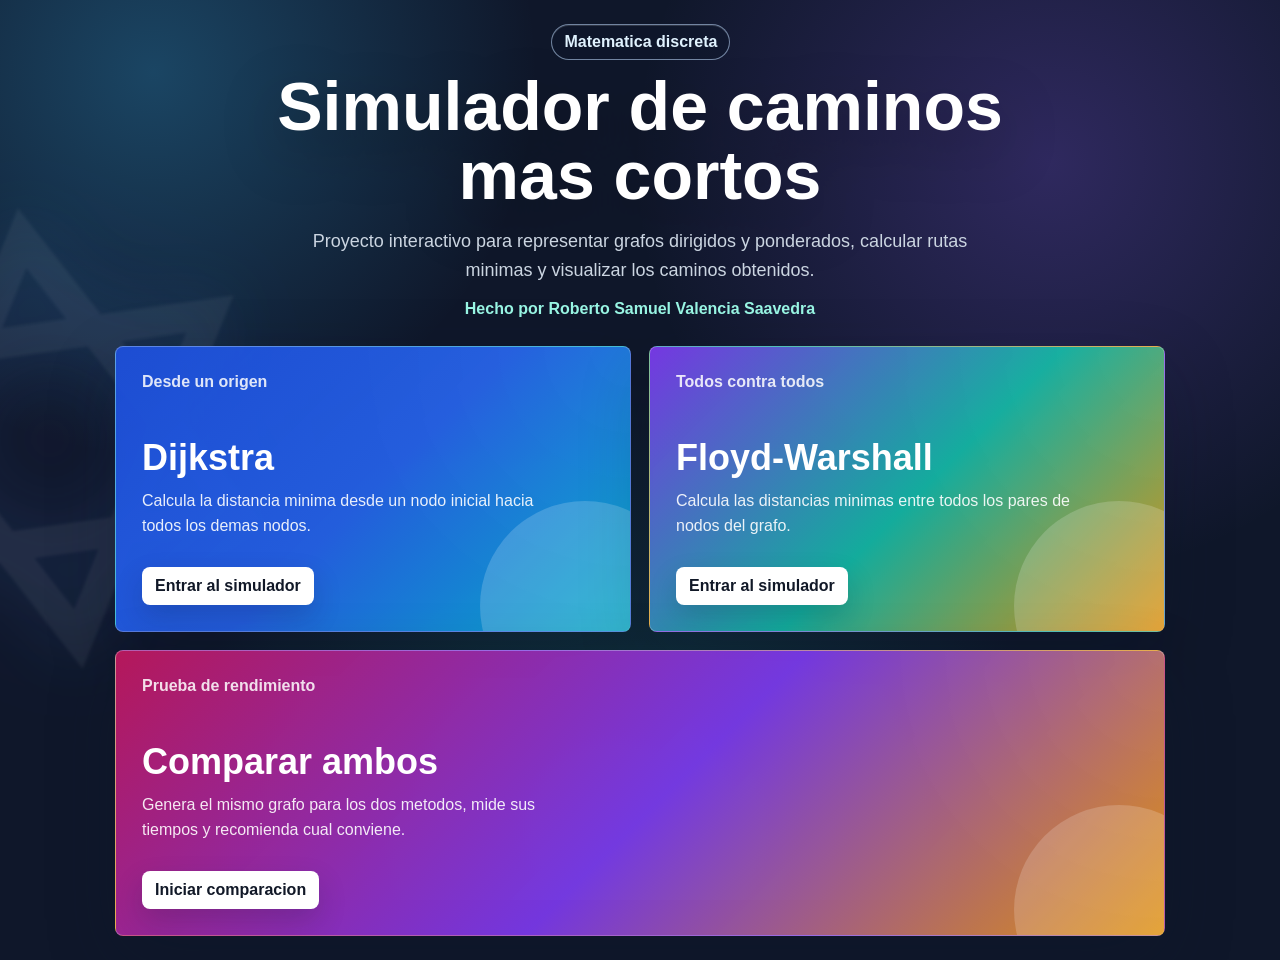
==== commit c89dbc32: "Agregar comparador visual de algoritmos" ====
--- a/index.html
+++ b/index.html
@@ -32,6 +32,13 @@
         <p>Calcula las distancias minimas entre todos los pares de nodos del grafo.</p>
         <strong>Entrar al simulador</strong>
       </a>
+
+      <a class="algorithm-card compare-card" href="comparador.html" data-algoritmo="comparador">
+        <span class="card-kicker">Prueba de rendimiento</span>
+        <h2>Comparar ambos</h2>
+        <p>Genera el mismo grafo para los dos metodos, mide sus tiempos y recomienda cual conviene.</p>
+        <strong>Iniciar comparacion</strong>
+      </a>
     </section>
   </main>
 
--- a/style.css
+++ b/style.css
@@ -36,6 +36,15 @@
   --theme-glow: rgba(124, 58, 237, 0.32);
 }
 
+.theme-compare {
+  --accent: #e11d48;
+  --accent-2: #f59e0b;
+  --accent-3: #8b5cf6;
+  --theme-soft: #ffe4e6;
+  --theme-ink: #be123c;
+  --theme-glow: rgba(225, 29, 72, 0.3);
+}
+
 * {
   box-sizing: border-box;
 }
@@ -181,6 +190,14 @@
     radial-gradient(circle at top right, rgba(255, 255, 255, 0.28), transparent 18rem);
 }
 
+.compare-card {
+  grid-column: 1 / -1;
+  min-height: 230px;
+  background:
+    linear-gradient(135deg, rgba(190, 24, 93, 0.95), rgba(124, 58, 237, 0.92) 52%, rgba(245, 158, 11, 0.9)),
+    radial-gradient(circle at top right, rgba(255, 255, 255, 0.3), transparent 18rem);
+}
+
 .card-kicker {
   font-weight: 800;
   opacity: 0.86;
@@ -321,6 +338,469 @@
   line-height: 1.45;
 }
 
+.benchmark-page {
+  width: min(1180px, calc(100% - 36px));
+  margin: 0 auto;
+  padding: 18px 0 36px;
+  animation: fadeIn 0.45s ease both;
+}
+
+.benchmark-topbar {
+  display: flex;
+  align-items: center;
+  justify-content: space-between;
+  gap: 18px;
+  padding: 14px 0 20px;
+  color: #ffffff;
+}
+
+.benchmark-topbar h1 {
+  font-size: clamp(30px, 5vw, 48px);
+}
+
+.benchmark-topbar > div > p:last-child {
+  margin-top: 5px;
+  color: #cbd5e1;
+}
+
+.benchmark-intro,
+.benchmark-controls,
+.benchmark-summary,
+.benchmark-results,
+.benchmark-guide {
+  border: 1px solid rgba(255, 255, 255, 0.48);
+  border-radius: 8px;
+  background: rgba(255, 255, 255, 0.92);
+  box-shadow: var(--shadow);
+  backdrop-filter: blur(18px);
+}
+
+.benchmark-intro {
+  display: grid;
+  grid-template-columns: minmax(0, 1.25fr) minmax(300px, 0.75fr);
+  gap: 20px;
+  align-items: center;
+  padding: 24px;
+}
+
+.benchmark-intro > div:first-child > span,
+.benchmark-recommendation > span {
+  display: inline-flex;
+  padding: 7px 10px;
+  border-radius: 999px;
+  color: #be123c;
+  background: #ffe4e6;
+  font-size: 13px;
+  font-weight: 900;
+}
+
+.benchmark-intro h2 {
+  margin-top: 8px;
+  font-size: 28px;
+}
+
+.benchmark-intro p {
+  margin-top: 8px;
+  color: #64748b;
+  line-height: 1.65;
+}
+
+.benchmark-formula {
+  display: grid;
+  grid-template-columns: 1fr auto 1fr;
+  align-items: center;
+  gap: 10px;
+  padding: 18px;
+  border-radius: 8px;
+  color: #ffffff;
+  background: linear-gradient(135deg, #2563eb, #7c3aed 50%, #0f766e);
+  text-align: center;
+}
+
+.benchmark-formula strong {
+  font-size: 16px;
+}
+
+.benchmark-formula span {
+  color: #fde68a;
+  font-size: 12px;
+  font-weight: 900;
+  text-transform: uppercase;
+}
+
+.benchmark-controls {
+  display: grid;
+  grid-template-columns: repeat(3, minmax(0, 1fr)) minmax(220px, 0.8fr);
+  gap: 14px;
+  margin-top: 16px;
+  padding: 18px;
+}
+
+.control-field {
+  padding: 12px;
+  border: 1px solid #e2e8f0;
+  border-radius: 8px;
+  background: rgba(248, 250, 252, 0.9);
+}
+
+.control-field label {
+  margin-top: 0;
+}
+
+.control-field small {
+  display: block;
+  margin-top: 6px;
+  color: #64748b;
+}
+
+.range-row {
+  display: grid;
+  grid-template-columns: 1fr 52px;
+  align-items: center;
+  gap: 8px;
+}
+
+.range-row input {
+  padding: 0;
+}
+
+.range-row strong {
+  color: #6d28d9;
+  text-align: right;
+}
+
+.benchmark-run {
+  height: auto;
+  min-height: 94px;
+  margin: 0;
+  color: #ffffff;
+  background: linear-gradient(135deg, #e11d48, #7c3aed, #f59e0b);
+  box-shadow: 0 16px 36px rgba(190, 24, 93, 0.22);
+}
+
+.benchmark-summary {
+  display: grid;
+  grid-template-columns: repeat(4, 1fr);
+  gap: 1px;
+  margin-top: 16px;
+  overflow: hidden;
+}
+
+.dual-graph-section {
+  margin-top: 16px;
+  padding: 20px;
+  border: 1px solid rgba(255, 255, 255, 0.48);
+  border-radius: 8px;
+  background: rgba(255, 255, 255, 0.92);
+  box-shadow: var(--shadow);
+  backdrop-filter: blur(18px);
+}
+
+.dual-graph-section > header {
+  display: flex;
+  align-items: flex-end;
+  justify-content: space-between;
+  gap: 16px;
+  margin-bottom: 14px;
+}
+
+.dual-graph-section > header span {
+  color: #be123c;
+  font-size: 12px;
+  font-weight: 900;
+  text-transform: uppercase;
+}
+
+.dual-graph-section > header h2 {
+  margin-top: 4px;
+  font-size: 25px;
+}
+
+.dual-graph-section > header p {
+  max-width: 520px;
+  color: #64748b;
+  font-size: 13px;
+  font-weight: 700;
+  text-align: right;
+}
+
+.dual-graph-grid {
+  display: grid;
+  grid-template-columns: repeat(2, minmax(0, 1fr));
+  gap: 14px;
+}
+
+.graph-test-card {
+  min-width: 0;
+  border: 1px solid #dbe3ee;
+  border-radius: 8px;
+  overflow: hidden;
+  background: #ffffff;
+  box-shadow: 0 14px 32px rgba(15, 23, 42, 0.1);
+}
+
+.graph-test-title {
+  display: flex;
+  align-items: center;
+  justify-content: space-between;
+  gap: 12px;
+  min-height: 70px;
+  padding: 12px 15px;
+  color: #ffffff;
+}
+
+.dijkstra-test .graph-test-title {
+  background: linear-gradient(135deg, #1d4ed8, #06b6d4);
+}
+
+.floyd-test .graph-test-title {
+  background: linear-gradient(135deg, #6d28d9, #0f766e);
+}
+
+.graph-test-title span {
+  font-size: 11px;
+  font-weight: 900;
+  text-transform: uppercase;
+  opacity: 0.8;
+}
+
+.graph-test-title h3 {
+  margin: 3px 0 0;
+  font-size: 19px;
+}
+
+.graph-test-title > strong {
+  flex: 0 0 auto;
+  padding: 8px 10px;
+  border-radius: 999px;
+  color: #1e293b;
+  background: rgba(255, 255, 255, 0.9);
+  font-size: 14px;
+}
+
+.graph-test-card canvas {
+  display: block;
+  width: 100%;
+  height: 390px;
+  background:
+    linear-gradient(rgba(148, 163, 184, 0.13) 1px, transparent 1px),
+    linear-gradient(90deg, rgba(148, 163, 184, 0.13) 1px, transparent 1px),
+    #ffffff;
+  background-size: 22px 22px;
+}
+
+.benchmark-summary > div {
+  padding: 16px;
+  text-align: center;
+  background: rgba(248, 250, 252, 0.9);
+}
+
+.benchmark-summary span {
+  display: block;
+  color: #64748b;
+  font-size: 12px;
+  font-weight: 800;
+  text-transform: uppercase;
+}
+
+.benchmark-summary strong {
+  display: block;
+  margin-top: 5px;
+  color: #1e293b;
+  font-size: 22px;
+}
+
+.benchmark-summary strong.verified {
+  color: #15803d;
+}
+
+.benchmark-summary strong.failed {
+  color: #be123c;
+}
+
+.benchmark-results {
+  margin-top: 16px;
+  padding: 20px;
+}
+
+.benchmark-empty {
+  padding: 42px 20px;
+  border: 1px dashed #c4b5fd;
+  border-radius: 8px;
+  color: #64748b;
+  text-align: center;
+  background: #fafaff;
+}
+
+.benchmark-empty strong {
+  display: block;
+  color: #4c1d95;
+  font-size: 19px;
+}
+
+.benchmark-empty p {
+  margin-top: 6px;
+}
+
+.winner-banner {
+  padding: 24px;
+  border-radius: 8px;
+  color: #ffffff;
+  background: linear-gradient(135deg, #be123c, #7c3aed 55%, #0f766e);
+  text-align: center;
+  box-shadow: 0 18px 42px rgba(124, 58, 237, 0.22);
+}
+
+.winner-banner span {
+  font-size: 13px;
+  font-weight: 900;
+  text-transform: uppercase;
+  opacity: 0.82;
+}
+
+.winner-banner h2 {
+  margin-top: 5px;
+  font-size: 36px;
+}
+
+.winner-banner p {
+  margin-top: 5px;
+  color: rgba(255, 255, 255, 0.86);
+}
+
+.benchmark-algorithms {
+  display: grid;
+  grid-template-columns: repeat(2, minmax(0, 1fr));
+  gap: 14px;
+  margin-top: 14px;
+}
+
+.algorithm-result {
+  padding: 18px;
+  border: 1px solid #e2e8f0;
+  border-radius: 8px;
+  background: #f8fafc;
+}
+
+.algorithm-result.winner {
+  border-color: #22c55e;
+  box-shadow: inset 0 0 0 2px rgba(34, 197, 94, 0.26);
+}
+
+.algorithm-result > div:first-child {
+  display: flex;
+  align-items: center;
+  justify-content: space-between;
+  gap: 12px;
+}
+
+.algorithm-result span {
+  color: #475569;
+  font-weight: 800;
+}
+
+.algorithm-result strong {
+  font-size: 24px;
+}
+
+.algorithm-result small {
+  display: block;
+  margin-top: 8px;
+  color: #64748b;
+}
+
+.time-bar {
+  height: 12px;
+  margin-top: 14px;
+  border-radius: 999px;
+  background: #e2e8f0;
+  overflow: hidden;
+}
+
+.time-bar i {
+  display: block;
+  height: 100%;
+  border-radius: inherit;
+}
+
+.dijkstra-result .time-bar i {
+  background: linear-gradient(90deg, #2563eb, #06b6d4);
+}
+
+.floyd-result .time-bar i {
+  background: linear-gradient(90deg, #7c3aed, #14b8a6);
+}
+
+.benchmark-verification,
+.benchmark-recommendation {
+  margin-top: 14px;
+  padding: 18px;
+  border-radius: 8px;
+}
+
+.benchmark-verification.ok {
+  color: #14532d;
+  border: 1px solid #86efac;
+  background: #dcfce7;
+}
+
+.benchmark-verification.error {
+  color: #881337;
+  border: 1px solid #fda4af;
+  background: #ffe4e6;
+}
+
+.benchmark-verification p,
+.benchmark-recommendation p {
+  margin-top: 5px;
+  line-height: 1.55;
+}
+
+.benchmark-recommendation {
+  border: 1px solid #ddd6fe;
+  background: linear-gradient(135deg, #faf5ff, #f0fdfa);
+}
+
+.benchmark-recommendation h3 {
+  margin: 8px 0 0;
+  font-size: 22px;
+}
+
+.benchmark-recommendation p {
+  color: #475569;
+}
+
+.benchmark-guide {
+  display: grid;
+  grid-template-columns: repeat(2, minmax(0, 1fr));
+  gap: 1px;
+  margin-top: 16px;
+  overflow: hidden;
+}
+
+.benchmark-guide article {
+  padding: 20px;
+  background: rgba(255, 255, 255, 0.92);
+}
+
+.benchmark-guide span {
+  font-weight: 900;
+}
+
+.benchmark-guide article:first-child span {
+  color: #1d4ed8;
+}
+
+.benchmark-guide article:last-child span {
+  color: #6d28d9;
+}
+
+.benchmark-guide p {
+  margin-top: 6px;
+  color: #64748b;
+  line-height: 1.55;
+}
+
 .app {
   display: grid;
   grid-template-columns: minmax(0, 1fr) 360px;
@@ -330,7 +810,8 @@
 }
 
 .theme-dijkstra,
-.theme-floyd {
+.theme-floyd,
+.theme-compare {
   background:
     radial-gradient(circle at 12% 8%, color-mix(in srgb, var(--accent-2) 34%, transparent), transparent 24rem),
     radial-gradient(circle at 82% 18%, color-mix(in srgb, var(--accent) 26%, transparent), transparent 26rem),
@@ -377,6 +858,18 @@
   color: #ffffff;
   background: linear-gradient(135deg, var(--accent, #2563eb), var(--accent-2, #06b6d4));
   box-shadow: 0 10px 28px var(--theme-glow, rgba(37, 99, 235, 0.24));
+  font-size: 13px;
+  font-weight: 900;
+}
+
+.benchmark-topbar .page-badge {
+  display: inline-flex;
+  margin: 0 0 7px;
+  padding: 6px 10px;
+  border-radius: 999px;
+  color: #ffffff;
+  background: linear-gradient(135deg, var(--accent, #e11d48), var(--accent-2, #f59e0b));
+  box-shadow: 0 10px 28px var(--theme-glow, rgba(225, 29, 72, 0.24));
   font-size: 13px;
   font-weight: 900;
 }
@@ -586,6 +1079,83 @@
   background: linear-gradient(135deg, #e11d48, #f97316);
 }
 
+button.random-button {
+  color: #ffffff;
+  background: linear-gradient(135deg, #7c3aed, #ec4899);
+}
+
+.theme-dijkstra button.random-button {
+  background: linear-gradient(135deg, #4f46e5, #8b5cf6);
+}
+
+.performance-result {
+  margin-top: 10px;
+  padding: 9px 10px;
+  border: 1px solid rgba(148, 163, 184, 0.3);
+  border-radius: 8px;
+  color: #475569;
+  background: rgba(248, 250, 252, 0.9);
+  font-size: 13px;
+  font-weight: 800;
+  text-align: center;
+}
+
+.performance-result.ready {
+  color: #14532d;
+  border-color: rgba(34, 197, 94, 0.35);
+  background: #dcfce7;
+  animation: resultPulse 0.38s ease both;
+}
+
+.loading-overlay[hidden] {
+  display: none;
+}
+
+.loading-overlay {
+  position: fixed;
+  inset: 0;
+  display: grid;
+  place-items: center;
+  padding: 20px;
+  background: rgba(2, 6, 23, 0.76);
+  backdrop-filter: blur(12px);
+  z-index: 100;
+}
+
+.loading-box {
+  width: min(390px, 100%);
+  padding: 28px;
+  border: 1px solid rgba(255, 255, 255, 0.42);
+  border-radius: 8px;
+  color: #ffffff;
+  background: rgba(15, 23, 42, 0.94);
+  box-shadow: 0 30px 90px rgba(0, 0, 0, 0.4);
+  text-align: center;
+  animation: floatIn 0.24s ease both;
+}
+
+.loading-box strong {
+  display: block;
+  margin-top: 16px;
+  font-size: 20px;
+}
+
+.loading-box p {
+  margin-top: 7px;
+  color: #cbd5e1;
+  line-height: 1.45;
+}
+
+.loading-spinner {
+  width: 56px;
+  height: 56px;
+  margin: 0 auto;
+  border: 5px solid rgba(255, 255, 255, 0.16);
+  border-top-color: var(--accent-2, #38bdf8);
+  border-radius: 50%;
+  animation: spin 0.75s linear infinite;
+}
+
 .results-panel {
   flex: 1;
   min-height: 220px;
@@ -1125,6 +1695,23 @@
   }
 }
 
+@keyframes spin {
+  to {
+    transform: rotate(360deg);
+  }
+}
+
+@keyframes resultPulse {
+  from {
+    opacity: 0.4;
+    transform: scale(0.97);
+  }
+  to {
+    opacity: 1;
+    transform: scale(1);
+  }
+}
+
 @media (max-width: 980px) {
   .algorithm-grid {
     grid-template-columns: 1fr;
@@ -1154,6 +1741,19 @@
   .canvas-shell {
     height: 560px;
   }
+
+  .benchmark-intro,
+  .benchmark-controls {
+    grid-template-columns: 1fr;
+  }
+
+  .dual-graph-grid {
+    grid-template-columns: 1fr;
+  }
+
+  .benchmark-summary {
+    grid-template-columns: repeat(2, 1fr);
+  }
 }
 
 @media (max-width: 620px) {
@@ -1164,4 +1764,32 @@
   .choice-option {
     min-height: 160px;
   }
-}
+
+  .benchmark-topbar,
+  .benchmark-algorithms,
+  .benchmark-guide {
+    grid-template-columns: 1fr;
+  }
+
+  .benchmark-topbar {
+    align-items: flex-start;
+    flex-direction: column;
+  }
+
+  .benchmark-summary {
+    grid-template-columns: 1fr;
+  }
+
+  .benchmark-formula {
+    grid-template-columns: 1fr;
+  }
+
+  .dual-graph-section > header {
+    align-items: flex-start;
+    flex-direction: column;
+  }
+
+  .dual-graph-section > header p {
+    text-align: left;
+  }
+}
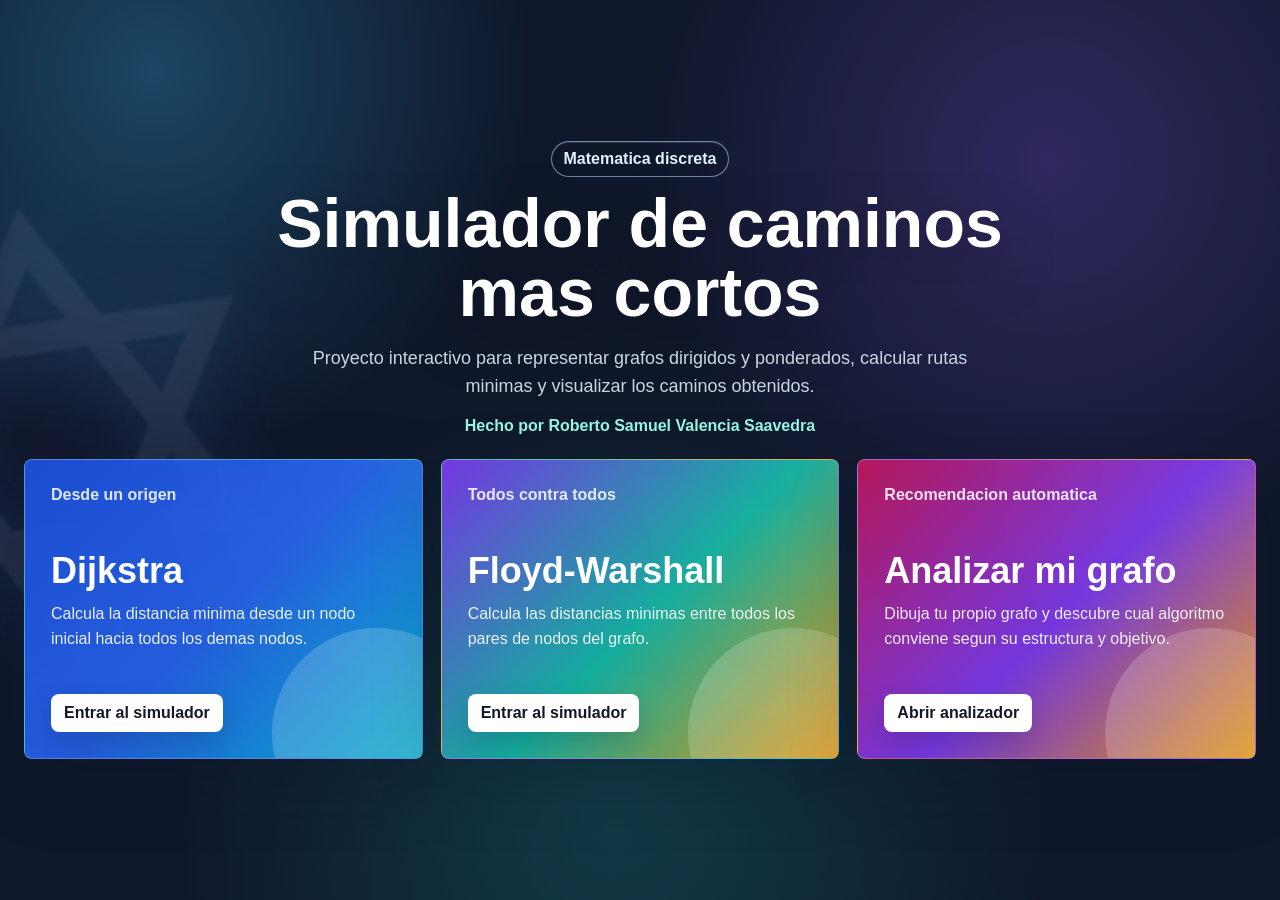
==== commit 5d0548df: "Reemplazar comparador por analizador de grafos" ====
--- a/index.html
+++ b/index.html
@@ -33,11 +33,11 @@
         <strong>Entrar al simulador</strong>
       </a>
 
-      <a class="algorithm-card compare-card" href="comparador.html" data-algoritmo="comparador">
-        <span class="card-kicker">Prueba de rendimiento</span>
-        <h2>Comparar ambos</h2>
-        <p>Genera el mismo grafo para los dos metodos, mide sus tiempos y recomienda cual conviene.</p>
-        <strong>Iniciar comparacion</strong>
+      <a class="algorithm-card compare-card" href="analizador.html" data-algoritmo="analizador">
+        <span class="card-kicker">Recomendacion automatica</span>
+        <h2>Analizar mi grafo</h2>
+        <p>Dibuja tu propio grafo y descubre cual algoritmo conviene segun su estructura y objetivo.</p>
+        <strong>Abrir analizador</strong>
       </a>
     </section>
   </main>
--- a/style.css
+++ b/style.css
@@ -67,7 +67,8 @@
   display: grid;
   place-items: center;
   padding: 24px;
-  overflow: hidden;
+  overflow-x: hidden;
+  overflow-y: auto;
 }
 
 .home-body::before {
@@ -92,13 +93,14 @@
 .home {
   position: relative;
   z-index: 1;
-  width: min(1050px, 100%);
+  width: min(1240px, 100%);
+  padding: 28px 0;
   animation: floatIn 0.7s ease both;
 }
 
 .home-hero {
   max-width: 780px;
-  margin: 0 auto 28px;
+  margin: 0 auto 24px;
   text-align: center;
 }
 
@@ -139,12 +141,15 @@
 
 .algorithm-grid {
   display: grid;
-  grid-template-columns: repeat(2, minmax(0, 1fr));
+  grid-template-columns: repeat(3, minmax(0, 1fr));
   gap: 18px;
+  align-items: stretch;
 }
 
 .algorithm-card {
-  min-height: 270px;
+  display: flex;
+  flex-direction: column;
+  min-height: 300px;
   padding: 26px;
   border: 1px solid rgba(255, 255, 255, 0.26);
   border-radius: 8px;
@@ -191,8 +196,7 @@
 }
 
 .compare-card {
-  grid-column: 1 / -1;
-  min-height: 230px;
+  min-height: 300px;
   background:
     linear-gradient(135deg, rgba(190, 24, 93, 0.95), rgba(124, 58, 237, 0.92) 52%, rgba(245, 158, 11, 0.9)),
     radial-gradient(circle at top right, rgba(255, 255, 255, 0.3), transparent 18rem);
@@ -217,7 +221,8 @@
 
 .algorithm-card strong {
   display: inline-flex;
-  margin-top: 28px;
+  align-self: flex-start;
+  margin-top: auto;
   padding: 10px 13px;
   border-radius: 8px;
   color: #111827;
@@ -801,6 +806,250 @@
   line-height: 1.55;
 }
 
+.analyzer-app {
+  align-items: start;
+}
+
+.analyzer-results {
+  margin: 0 18px 18px;
+  padding: 20px;
+  border: 1px solid rgba(255, 255, 255, 0.5);
+  border-radius: 8px;
+  background: rgba(255, 255, 255, 0.92);
+  box-shadow: var(--shadow);
+  backdrop-filter: blur(18px);
+}
+
+.analyzer-empty {
+  padding: 38px 20px;
+  border: 1px dashed #fda4af;
+  border-radius: 8px;
+  color: #64748b;
+  text-align: center;
+  background: #fff7f8;
+}
+
+.analyzer-empty strong {
+  display: block;
+  color: #9f1239;
+  font-size: 19px;
+}
+
+.analyzer-empty p {
+  margin-top: 6px;
+}
+
+.analyzer-result-header {
+  display: flex;
+  align-items: center;
+  justify-content: space-between;
+  gap: 18px;
+  padding: 24px;
+  border-radius: 8px;
+  color: #ffffff;
+  background: linear-gradient(135deg, #be123c, #7c3aed 55%, #0f766e);
+  box-shadow: 0 18px 42px rgba(124, 58, 237, 0.2);
+}
+
+.analyzer-result-header span {
+  font-size: 12px;
+  font-weight: 900;
+  text-transform: uppercase;
+  opacity: 0.8;
+}
+
+.analyzer-result-header h2 {
+  margin-top: 4px;
+  font-size: 38px;
+}
+
+.analyzer-result-header p {
+  max-width: 760px;
+  margin-top: 6px;
+  color: rgba(255, 255, 255, 0.88);
+  line-height: 1.5;
+}
+
+.analyzer-result-header > strong {
+  flex: 0 0 auto;
+  padding: 10px 13px;
+  border-radius: 999px;
+  color: #4c1d95;
+  background: #ffffff;
+}
+
+.analyzer-metrics {
+  display: grid;
+  grid-template-columns: repeat(4, 1fr);
+  gap: 1px;
+  margin-top: 14px;
+  border: 1px solid #e2e8f0;
+  border-radius: 8px;
+  overflow: hidden;
+}
+
+.analyzer-metrics > div {
+  padding: 16px;
+  text-align: center;
+  background: #f8fafc;
+}
+
+.analyzer-metrics span {
+  display: block;
+  color: #64748b;
+  font-size: 12px;
+  font-weight: 800;
+  text-transform: uppercase;
+}
+
+.analyzer-metrics strong {
+  display: block;
+  margin-top: 5px;
+  color: #1e293b;
+  font-size: 22px;
+}
+
+.analyzer-times {
+  display: grid;
+  grid-template-columns: repeat(3, minmax(0, 1fr));
+  gap: 12px;
+  margin-top: 14px;
+}
+
+.analyzer-times article {
+  padding: 18px;
+  border: 1px solid #e2e8f0;
+  border-radius: 8px;
+  background: #ffffff;
+}
+
+.analyzer-times article.recommended {
+  border-color: #22c55e;
+  background: #f0fdf4;
+  box-shadow: inset 0 0 0 2px rgba(34, 197, 94, 0.2);
+}
+
+.analyzer-times span {
+  display: block;
+  color: #475569;
+  font-weight: 800;
+}
+
+.analyzer-times strong {
+  display: block;
+  margin-top: 8px;
+  font-size: 26px;
+}
+
+.analyzer-times p {
+  margin-top: 5px;
+  color: #64748b;
+  line-height: 1.4;
+}
+
+.analyzer-conclusion {
+  margin-top: 14px;
+  padding: 18px;
+  border: 1px solid #ddd6fe;
+  border-radius: 8px;
+  background: linear-gradient(135deg, #faf5ff, #f0fdfa);
+}
+
+.analyzer-conclusion p {
+  margin-top: 5px;
+  color: #475569;
+  line-height: 1.55;
+}
+
+.analyzer-action {
+  display: flex;
+  justify-content: center;
+  margin-top: 14px;
+}
+
+.analyzer-action button {
+  width: min(440px, 100%);
+  height: 48px;
+  color: #ffffff;
+  background: linear-gradient(135deg, #e11d48, #7c3aed, #0f766e);
+  box-shadow: 0 16px 34px rgba(124, 58, 237, 0.2);
+}
+
+.analyzer-calculation[hidden] {
+  display: none;
+}
+
+.analyzer-calculation {
+  margin: 0 18px 18px;
+  padding: 20px;
+  border: 1px solid rgba(255, 255, 255, 0.5);
+  border-radius: 8px;
+  background: rgba(255, 255, 255, 0.94);
+  box-shadow: var(--shadow);
+  backdrop-filter: blur(18px);
+  animation: riseUp 0.42s ease both;
+}
+
+.analyzer-calculation > header {
+  display: flex;
+  align-items: center;
+  justify-content: space-between;
+  gap: 14px;
+  margin-bottom: 14px;
+}
+
+.analyzer-calculation > header span {
+  color: #be123c;
+  font-size: 12px;
+  font-weight: 900;
+  text-transform: uppercase;
+}
+
+.analyzer-calculation > header h2 {
+  margin-top: 4px;
+  font-size: 26px;
+}
+
+.analyzer-calculation > header button {
+  width: auto;
+  min-width: 140px;
+  padding: 0 14px;
+}
+
+.recommended-table-wrap {
+  overflow: auto;
+  max-height: 620px;
+  border: 1px solid #e2e8f0;
+  border-radius: 8px;
+}
+
+.recommended-table-wrap table {
+  min-width: 100%;
+  border-collapse: separate;
+  border-spacing: 0;
+}
+
+.recommended-table-wrap th,
+.recommended-table-wrap td {
+  min-width: 110px;
+  padding: 12px;
+  border-right: 1px solid #e2e8f0;
+  border-bottom: 1px solid #e2e8f0;
+  text-align: center;
+}
+
+.recommended-table-wrap th {
+  position: sticky;
+  top: 0;
+  color: #4c1d95;
+  background: #f5f3ff;
+}
+
+.recommended-matrix td {
+  font-size: 16px;
+  font-weight: 800;
+}
+
 .app {
   display: grid;
   grid-template-columns: minmax(0, 1fr) 360px;
@@ -1714,7 +1963,13 @@
 
 @media (max-width: 980px) {
   .algorithm-grid {
-    grid-template-columns: 1fr;
+    grid-template-columns: repeat(2, minmax(0, 1fr));
+  }
+
+  .compare-card {
+    grid-column: 1 / -1;
+    width: min(520px, 100%);
+    justify-self: center;
   }
 
   .app {
@@ -1754,9 +2009,23 @@
   .benchmark-summary {
     grid-template-columns: repeat(2, 1fr);
   }
+
+  .analyzer-metrics,
+  .analyzer-times {
+    grid-template-columns: repeat(2, 1fr);
+  }
 }
 
 @media (max-width: 620px) {
+  .algorithm-grid {
+    grid-template-columns: 1fr;
+  }
+
+  .compare-card {
+    grid-column: auto;
+    width: 100%;
+  }
+
   .choice-grid {
     grid-template-columns: 1fr;
   }
@@ -1792,4 +2061,19 @@
   .dual-graph-section > header p {
     text-align: left;
   }
-}
+
+  .analyzer-result-header {
+    align-items: flex-start;
+    flex-direction: column;
+  }
+
+  .analyzer-metrics,
+  .analyzer-times {
+    grid-template-columns: 1fr;
+  }
+
+  .analyzer-calculation > header {
+    align-items: flex-start;
+    flex-direction: column;
+  }
+}
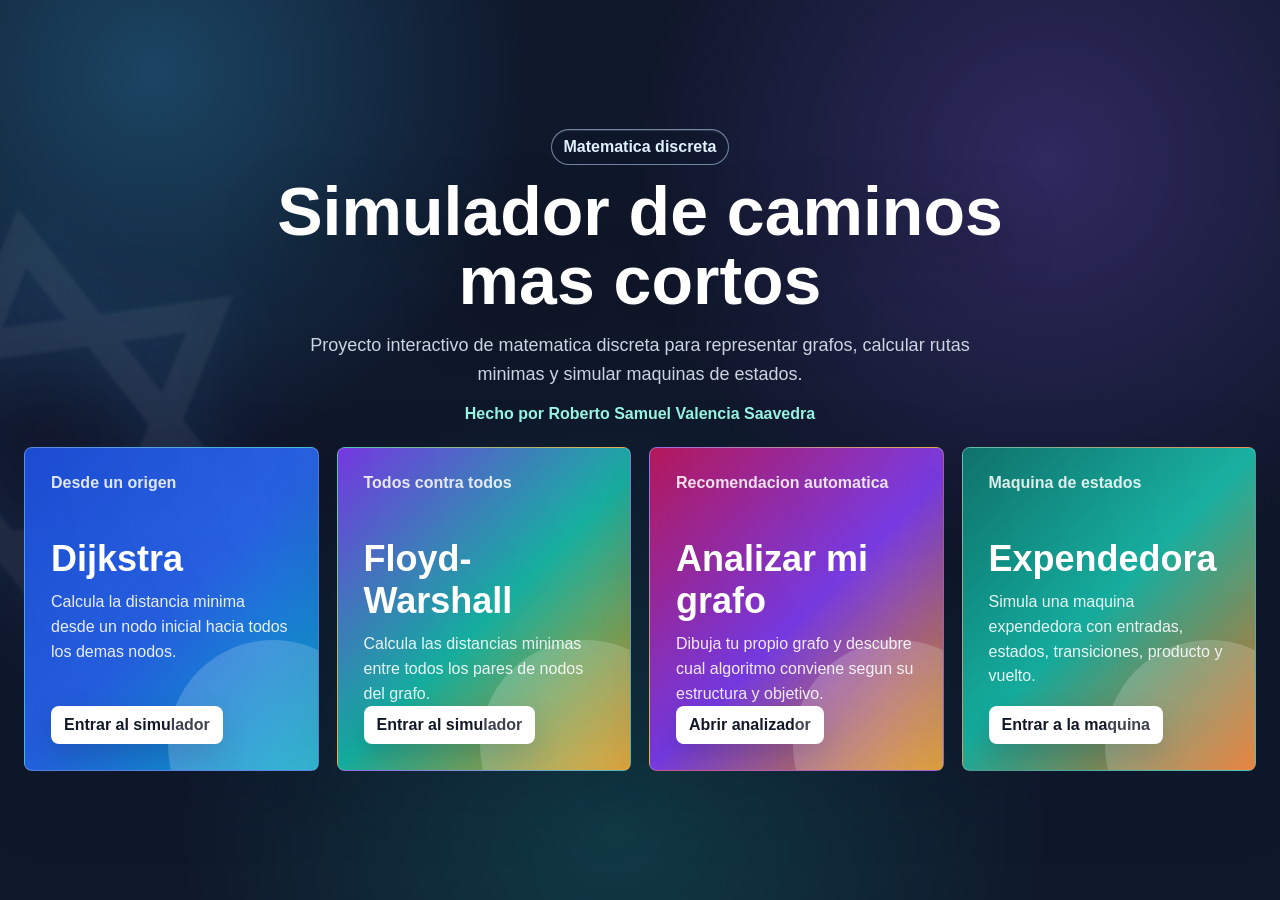
==== commit 8dee8205: "Agregar simulador de maquina expendedora" ====
--- a/index.html
+++ b/index.html
@@ -12,8 +12,8 @@
       <p class="eyebrow">Matematica discreta</p>
       <h1>Simulador de caminos mas cortos</h1>
       <p class="home-copy">
-        Proyecto interactivo para representar grafos dirigidos y ponderados, calcular rutas
-        minimas y visualizar los caminos obtenidos.
+        Proyecto interactivo de matematica discreta para representar grafos, calcular rutas
+        minimas y simular maquinas de estados.
       </p>
       <p class="author">Hecho por Roberto Samuel Valencia Saavedra</p>
     </section>
@@ -38,6 +38,13 @@
         <h2>Analizar mi grafo</h2>
         <p>Dibuja tu propio grafo y descubre cual algoritmo conviene segun su estructura y objetivo.</p>
         <strong>Abrir analizador</strong>
+      </a>
+
+      <a class="algorithm-card vending-card" href="expendedora.html">
+        <span class="card-kicker">Maquina de estados</span>
+        <h2>Expendedora</h2>
+        <p>Simula una maquina expendedora con entradas, estados, transiciones, producto y vuelto.</p>
+        <strong>Entrar a la maquina</strong>
       </a>
     </section>
   </main>
--- a/style.css
+++ b/style.css
@@ -45,6 +45,15 @@
   --theme-glow: rgba(225, 29, 72, 0.3);
 }
 
+.theme-vending {
+  --accent: #0f766e;
+  --accent-2: #f97316;
+  --accent-3: #facc15;
+  --theme-soft: #ccfbf1;
+  --theme-ink: #0f766e;
+  --theme-glow: rgba(20, 184, 166, 0.3);
+}
+
 * {
   box-sizing: border-box;
 }
@@ -141,7 +150,7 @@
 
 .algorithm-grid {
   display: grid;
-  grid-template-columns: repeat(3, minmax(0, 1fr));
+  grid-template-columns: repeat(4, minmax(0, 1fr));
   gap: 18px;
   align-items: stretch;
 }
@@ -200,6 +209,13 @@
   background:
     linear-gradient(135deg, rgba(190, 24, 93, 0.95), rgba(124, 58, 237, 0.92) 52%, rgba(245, 158, 11, 0.9)),
     radial-gradient(circle at top right, rgba(255, 255, 255, 0.3), transparent 18rem);
+}
+
+.vending-card {
+  animation-delay: 0.16s;
+  background:
+    linear-gradient(135deg, rgba(15, 118, 110, 0.96), rgba(20, 184, 166, 0.92) 48%, rgba(249, 115, 22, 0.9)),
+    radial-gradient(circle at top right, rgba(255, 255, 255, 0.32), transparent 18rem);
 }
 
 .card-kicker {
@@ -961,6 +977,51 @@
   line-height: 1.55;
 }
 
+.analysis-advice {
+  margin-top: 12px;
+  padding: 12px;
+  border: 1px solid #fcd34d;
+  border-radius: 8px;
+  color: #78350f;
+  background: #fffbeb;
+}
+
+.analysis-advice strong {
+  display: block;
+  font-size: 13px;
+}
+
+.analysis-advice p {
+  margin-top: 4px;
+  font-size: 12px;
+  line-height: 1.45;
+}
+
+.analysis-warning,
+.analysis-reliable {
+  margin-top: 14px;
+  padding: 15px;
+  border-radius: 8px;
+}
+
+.analysis-warning {
+  color: #78350f;
+  border: 1px solid #fcd34d;
+  background: #fffbeb;
+}
+
+.analysis-reliable {
+  color: #14532d;
+  border: 1px solid #86efac;
+  background: #f0fdf4;
+}
+
+.analysis-warning p,
+.analysis-reliable p {
+  margin-top: 4px;
+  line-height: 1.5;
+}
+
 .analyzer-action {
   display: flex;
   justify-content: center;
@@ -1060,7 +1121,8 @@
 
 .theme-dijkstra,
 .theme-floyd,
-.theme-compare {
+.theme-compare,
+.theme-vending {
   background:
     radial-gradient(circle at 12% 8%, color-mix(in srgb, var(--accent-2) 34%, transparent), transparent 24rem),
     radial-gradient(circle at 82% 18%, color-mix(in srgb, var(--accent) 26%, transparent), transparent 26rem),
@@ -1902,6 +1964,701 @@
   background: rgba(248, 250, 252, 0.88);
 }
 
+.vending-page {
+  width: min(1220px, calc(100% - 36px));
+  margin: 0 auto;
+  padding: 18px 0 36px;
+  animation: fadeIn 0.45s ease both;
+}
+
+.vending-hero {
+  display: flex;
+  align-items: center;
+  justify-content: space-between;
+  gap: 20px;
+  padding: 14px 0 20px;
+  color: #ffffff;
+}
+
+.vending-hero h1 {
+  margin-top: 6px;
+  font-size: clamp(34px, 5vw, 58px);
+}
+
+.vending-hero strong {
+  display: inline-flex;
+  margin-top: 12px;
+  color: #fef3c7;
+}
+
+.vending-machine-stage {
+  display: grid;
+  place-items: center;
+  padding: 18px;
+  border: 1px solid rgba(255, 255, 255, 0.44);
+  border-radius: 8px;
+  background:
+    radial-gradient(circle at 22% 8%, rgba(250, 204, 21, 0.18), transparent 17rem),
+    radial-gradient(circle at 84% 18%, rgba(20, 184, 166, 0.18), transparent 19rem),
+    rgba(255, 255, 255, 0.12);
+  box-shadow: var(--shadow);
+  backdrop-filter: blur(18px);
+}
+
+.digital-vending-machine {
+  width: min(980px, 100%);
+  padding: 18px 18px 24px;
+  border: 1px solid rgba(255, 255, 255, 0.32);
+  border-radius: 8px;
+  background:
+    linear-gradient(145deg, #0f766e 0%, #115e59 38%, #0f172a 100%);
+  box-shadow:
+    inset 0 0 0 2px rgba(255, 255, 255, 0.08),
+    inset 0 -18px 42px rgba(0, 0, 0, 0.28),
+    0 34px 90px rgba(2, 6, 23, 0.38);
+}
+
+.machine-brand {
+  display: flex;
+  align-items: center;
+  justify-content: space-between;
+  gap: 14px;
+  min-height: 58px;
+  padding: 12px 16px;
+  border-radius: 8px;
+  color: #ecfeff;
+  background:
+    linear-gradient(90deg, rgba(15, 23, 42, 0.82), rgba(15, 118, 110, 0.72)),
+    rgba(15, 23, 42, 0.86);
+  box-shadow: inset 0 0 24px rgba(20, 184, 166, 0.18);
+}
+
+.machine-brand span {
+  color: #facc15;
+  font-size: clamp(24px, 4vw, 42px);
+  font-weight: 950;
+  letter-spacing: 2px;
+}
+
+.machine-brand strong {
+  color: #ccfbf1;
+  text-align: right;
+}
+
+.machine-front {
+  display: grid;
+  grid-template-columns: minmax(0, 1fr) 300px;
+  gap: 16px;
+  margin-top: 16px;
+}
+
+.glass-showcase {
+  min-width: 0;
+  padding: 16px;
+  border: 1px solid rgba(255, 255, 255, 0.28);
+  border-radius: 8px;
+  background:
+    linear-gradient(135deg, rgba(255, 255, 255, 0.22), rgba(255, 255, 255, 0.05)),
+    linear-gradient(rgba(255, 255, 255, 0.14) 1px, transparent 1px),
+    linear-gradient(90deg, rgba(255, 255, 255, 0.14) 1px, transparent 1px),
+    rgba(2, 6, 23, 0.34);
+  background-size: auto, 28px 28px, 28px 28px, auto;
+  box-shadow: inset 0 0 60px rgba(14, 165, 233, 0.14);
+}
+
+.showcase-header {
+  display: flex;
+  align-items: center;
+  justify-content: space-between;
+  gap: 12px;
+  margin-bottom: 14px;
+  color: #ffffff;
+}
+
+.showcase-header span {
+  color: #facc15;
+  font-size: 13px;
+  font-weight: 950;
+  text-transform: uppercase;
+}
+
+.showcase-header strong {
+  color: #ccfbf1;
+  font-size: 13px;
+  text-align: right;
+}
+
+.machine-console {
+  display: flex;
+  flex-direction: column;
+  gap: 12px;
+  min-width: 0;
+}
+
+.console-panel,
+.product-drop,
+.machine-settings {
+  border: 1px solid rgba(255, 255, 255, 0.24);
+  border-radius: 8px;
+  color: #ecfeff;
+  background: rgba(15, 23, 42, 0.64);
+  box-shadow: inset 0 0 24px rgba(20, 184, 166, 0.1);
+}
+
+.console-panel {
+  padding: 14px;
+}
+
+.console-panel h2 {
+  margin-bottom: 10px;
+  font-size: 18px;
+}
+
+.machine-settings {
+  padding: 12px;
+}
+
+.machine-settings summary {
+  cursor: pointer;
+  color: #fef3c7;
+  font-weight: 900;
+}
+
+.machine-settings label {
+  color: #ccfbf1;
+}
+
+.machine-settings button {
+  height: 36px;
+}
+
+.product-drop {
+  display: grid;
+  grid-template-columns: 64px 1fr;
+  align-items: center;
+  gap: 12px;
+  min-height: 116px;
+  padding: 12px;
+}
+
+.product-drop > span {
+  color: #facc15;
+  font-size: 12px;
+  font-weight: 950;
+  text-transform: uppercase;
+}
+
+.product-drop .product-can {
+  width: 74px;
+  height: 92px;
+  justify-self: center;
+  border-radius: 18px 18px 12px 12px;
+}
+
+.product-drop .product-can span {
+  max-width: 58px;
+  font-size: 11px;
+}
+
+.vending-layout {
+  display: grid;
+  grid-template-columns: 350px minmax(0, 1fr);
+  gap: 18px;
+}
+
+.vending-controls {
+  display: flex;
+  flex-direction: column;
+  gap: 14px;
+}
+
+.coin-grid {
+  display: grid;
+  grid-template-columns: repeat(2, minmax(0, 1fr));
+  gap: 9px;
+}
+
+.coin-button {
+  height: 54px;
+  margin: 0;
+  color: #ffffff;
+  background: linear-gradient(135deg, #0f766e, #f97316);
+  box-shadow: 0 12px 24px rgba(15, 118, 110, 0.2);
+}
+
+.vending-status {
+  margin-top: 12px;
+  padding: 11px;
+  border: 1px solid #99f6e4;
+  border-radius: 8px;
+  color: #134e4a;
+  background: #ccfbf1;
+  font-weight: 900;
+  text-align: center;
+}
+
+.formal-list {
+  display: grid;
+  gap: 10px;
+  margin: 0;
+}
+
+.formal-list div {
+  padding: 10px;
+  border: 1px solid #dbe3ee;
+  border-radius: 8px;
+  background: #f8fafc;
+}
+
+.formal-list dt {
+  color: #0f766e;
+  font-weight: 950;
+}
+
+.formal-list dd {
+  margin: 4px 0 0;
+  color: #475569;
+  line-height: 1.45;
+}
+
+.vending-machine-card {
+  display: grid;
+  grid-template-columns: minmax(310px, 0.82fr) minmax(0, 1fr);
+  gap: 18px;
+  min-width: 0;
+  padding: 18px;
+  border: 1px solid rgba(255, 255, 255, 0.48);
+  border-radius: 8px;
+  background: rgba(255, 255, 255, 0.92);
+  box-shadow: var(--shadow);
+  backdrop-filter: blur(18px);
+}
+
+.machine-shell {
+  min-height: 520px;
+  padding: 22px;
+  border-radius: 8px;
+  background:
+    linear-gradient(150deg, #0f766e, #115e59 48%, #0f172a),
+    radial-gradient(circle at 70% 10%, rgba(250, 204, 21, 0.42), transparent 12rem);
+  box-shadow: inset 0 0 0 1px rgba(255, 255, 255, 0.24), 0 24px 60px rgba(15, 23, 42, 0.24);
+}
+
+.machine-screen {
+  padding: 18px;
+  border: 1px solid rgba(153, 246, 228, 0.55);
+  border-radius: 8px;
+  color: #ecfeff;
+  background: rgba(15, 23, 42, 0.88);
+  box-shadow: inset 0 0 24px rgba(20, 184, 166, 0.24);
+}
+
+.machine-screen span,
+.machine-slots span,
+.vending-explanation span,
+.state-diagram-section header span,
+.transition-section header span {
+  font-size: 12px;
+  font-weight: 900;
+  text-transform: uppercase;
+}
+
+.machine-screen strong {
+  display: block;
+  margin-top: 6px;
+  color: #facc15;
+  font-size: 56px;
+  line-height: 1;
+}
+
+.machine-screen small {
+  display: block;
+  margin-top: 8px;
+  color: #cbd5e1;
+  line-height: 1.35;
+}
+
+.product-window {
+  display: grid;
+  place-items: center;
+  min-height: 250px;
+  margin-top: 18px;
+  border: 1px solid rgba(255, 255, 255, 0.32);
+  border-radius: 8px;
+  background:
+    linear-gradient(rgba(255, 255, 255, 0.14) 1px, transparent 1px),
+    linear-gradient(90deg, rgba(255, 255, 255, 0.14) 1px, transparent 1px),
+    rgba(2, 6, 23, 0.38);
+  background-size: 22px 22px;
+}
+
+.product-can {
+  display: grid;
+  place-items: center;
+  width: 118px;
+  height: 176px;
+  border-radius: 28px 28px 18px 18px;
+  color: #ffffff;
+  background:
+    linear-gradient(90deg, rgba(255, 255, 255, 0.32), transparent 26%, rgba(0, 0, 0, 0.16) 80%),
+    linear-gradient(160deg, #f97316, #ef4444 50%, #facc15);
+  box-shadow: 0 20px 34px rgba(0, 0, 0, 0.35);
+  text-align: center;
+  transform: rotate(-3deg);
+  animation: productFloat 2.4s ease-in-out infinite;
+}
+
+.product-can span {
+  max-width: 90px;
+  font-weight: 950;
+  line-height: 1.1;
+}
+
+.machine-slots {
+  display: grid;
+  grid-template-columns: repeat(3, 1fr);
+  gap: 8px;
+  margin-top: 18px;
+}
+
+.machine-slots div {
+  padding: 12px;
+  border-radius: 8px;
+  color: #ecfeff;
+  background: rgba(255, 255, 255, 0.12);
+  text-align: center;
+}
+
+.machine-slots strong {
+  display: block;
+  margin-top: 5px;
+  color: #fef3c7;
+  font-size: 20px;
+}
+
+.vending-explanation {
+  display: flex;
+  flex-direction: column;
+  justify-content: center;
+  min-width: 0;
+  padding: 24px;
+  border-radius: 8px;
+  background:
+    radial-gradient(circle at 85% 15%, rgba(249, 115, 22, 0.18), transparent 12rem),
+    linear-gradient(135deg, #f8fafc, #ecfdf5);
+}
+
+.vending-explanation span,
+.state-diagram-section header span,
+.transition-section header span {
+  color: #0f766e;
+}
+
+.vending-explanation h2 {
+  margin-top: 8px;
+  font-size: 34px;
+}
+
+.vending-explanation p {
+  margin-top: 12px;
+  color: #475569;
+  font-size: 17px;
+  line-height: 1.72;
+}
+
+.products-section,
+.formal-section,
+.shortest-section,
+.state-diagram-section,
+.transition-section {
+  margin-top: 18px;
+  padding: 20px;
+  border: 1px solid rgba(255, 255, 255, 0.5);
+  border-radius: 8px;
+  background: rgba(255, 255, 255, 0.92);
+  box-shadow: var(--shadow);
+  backdrop-filter: blur(18px);
+}
+
+.products-section header,
+.formal-section header,
+.shortest-section header,
+.state-diagram-section header,
+.transition-section header {
+  display: flex;
+  align-items: flex-end;
+  justify-content: space-between;
+  gap: 18px;
+  margin-bottom: 14px;
+}
+
+.products-section h2,
+.formal-section h2,
+.shortest-section h2,
+.state-diagram-section h2,
+.transition-section h2 {
+  margin-top: 5px;
+  font-size: 28px;
+}
+
+.products-section p,
+.shortest-section p,
+.state-diagram-section p,
+.transition-section p {
+  max-width: 520px;
+  color: #64748b;
+  text-align: right;
+}
+
+.shortest-grid {
+  display: grid;
+  grid-template-columns: repeat(3, minmax(0, 1fr));
+  gap: 12px;
+}
+
+.shortest-card {
+  padding: 18px;
+  border: 1px solid #dbe3ee;
+  border-radius: 8px;
+  background:
+    radial-gradient(circle at top right, rgba(20, 184, 166, 0.16), transparent 12rem),
+    #ffffff;
+}
+
+.shortest-card span {
+  color: #0f766e;
+  font-size: 12px;
+  font-weight: 950;
+  text-transform: uppercase;
+}
+
+.shortest-card h3 {
+  margin: 6px 0 0;
+  color: #0f172a;
+  font-size: 22px;
+}
+
+.shortest-card p {
+  margin-top: 6px;
+  color: #64748b;
+  text-align: left;
+}
+
+.shortest-card strong {
+  display: block;
+  margin-top: 12px;
+  padding: 10px;
+  border-radius: 8px;
+  color: #134e4a;
+  background: #ccfbf1;
+}
+
+.shortest-card small {
+  display: block;
+  margin-top: 8px;
+  color: #475569;
+  font-weight: 800;
+}
+
+.state-diagram-section {
+  position: relative;
+}
+
+.state-diagram-section::after {
+  content: "Estado con doble borde = producto desbloqueado";
+  position: absolute;
+  right: 36px;
+  bottom: 34px;
+  padding: 9px 12px;
+  border: 1px solid #86efac;
+  border-radius: 999px;
+  color: #166534;
+  background: rgba(220, 252, 231, 0.92);
+  font-size: 12px;
+  font-weight: 900;
+  pointer-events: none;
+}
+
+.product-grid {
+  display: grid;
+  grid-template-columns: repeat(3, minmax(0, 1fr));
+  gap: 10px;
+}
+
+.product-option {
+  position: relative;
+  height: auto;
+  min-height: 148px;
+  margin: 0;
+  padding: 14px;
+  border: 1px solid #e2e8f0;
+  color: #1e293b;
+  background:
+    radial-gradient(circle at 82% 20%, color-mix(in srgb, var(--product-color) 28%, transparent), transparent 8rem),
+    #ffffff;
+  text-align: left;
+  overflow: hidden;
+}
+
+.product-option::before {
+  content: "";
+  position: absolute;
+  right: 12px;
+  bottom: 12px;
+  width: 48px;
+  height: 68px;
+  border-radius: 15px 15px 10px 10px;
+  background:
+    linear-gradient(90deg, rgba(255, 255, 255, 0.42), transparent 28%, rgba(0, 0, 0, 0.14) 82%),
+    var(--product-color);
+  box-shadow: 0 12px 26px rgba(15, 23, 42, 0.18);
+  transform: rotate(-5deg);
+}
+
+.product-option span {
+  display: inline-flex;
+  padding: 6px 9px;
+  border-radius: 999px;
+  color: #ffffff;
+  background: var(--product-color);
+  font-size: 12px;
+  font-weight: 950;
+}
+
+.product-option strong {
+  position: relative;
+  z-index: 1;
+  display: block;
+  margin-top: 13px;
+  padding-right: 44px;
+  font-size: 20px;
+  line-height: 1.08;
+}
+
+.product-option small,
+.product-option em {
+  position: relative;
+  z-index: 1;
+  display: block;
+  margin-top: 6px;
+  font-style: normal;
+}
+
+.product-option small {
+  color: #64748b;
+  font-weight: 800;
+}
+
+.product-option em {
+  width: fit-content;
+  padding: 7px 10px;
+  border-radius: 999px;
+  color: #475569;
+  background: #f1f5f9;
+  font-size: 12px;
+  font-weight: 950;
+}
+
+.product-option.enabled {
+  border-color: color-mix(in srgb, var(--product-color) 58%, white);
+  box-shadow: inset 0 0 0 2px color-mix(in srgb, var(--product-color) 24%, transparent);
+  animation: productReady 0.34s ease both;
+}
+
+.product-option.enabled em {
+  color: #ffffff;
+  background: linear-gradient(135deg, #0f766e, #16a34a);
+}
+
+.product-option.locked {
+  cursor: not-allowed;
+  filter: grayscale(0.45);
+  opacity: 0.66;
+}
+
+.product-option.locked::after {
+  content: "Bloqueado";
+  position: absolute;
+  top: 14px;
+  right: 14px;
+  padding: 6px 8px;
+  border-radius: 999px;
+  color: #64748b;
+  background: rgba(241, 245, 249, 0.9);
+  font-size: 11px;
+  font-weight: 950;
+}
+
+#diagramaEstados {
+  width: 100%;
+  height: 620px;
+  border: 1px solid #dbe3ee;
+  border-radius: 8px;
+  background:
+    linear-gradient(rgba(148, 163, 184, 0.14) 1px, transparent 1px),
+    linear-gradient(90deg, rgba(148, 163, 184, 0.14) 1px, transparent 1px),
+    #ffffff;
+  background-size: 26px 26px;
+}
+
+.transition-table-wrap {
+  max-height: 620px;
+  overflow: auto;
+  border: 1px solid #dbe3ee;
+  border-radius: 8px;
+  background: #ffffff;
+}
+
+#tablaTransiciones {
+  border-collapse: separate;
+  border-spacing: 0;
+}
+
+#tablaTransiciones th,
+#tablaTransiciones td {
+  min-width: 150px;
+  padding: 12px;
+  border-right: 1px solid #e2e8f0;
+  border-bottom: 1px solid #e2e8f0;
+  text-align: center;
+  vertical-align: middle;
+}
+
+#tablaTransiciones th {
+  color: #134e4a;
+  background: #ccfbf1;
+}
+
+#tablaTransiciones tbody th {
+  position: sticky;
+  left: 0;
+  z-index: 1;
+}
+
+#tablaTransiciones th small,
+#tablaTransiciones td small {
+  display: block;
+  margin-top: 4px;
+  color: #64748b;
+  font-size: 11px;
+  line-height: 1.3;
+}
+
+#tablaTransiciones td strong {
+  display: block;
+  color: #1e293b;
+  font-size: 18px;
+}
+
+#tablaTransiciones .accept-cell {
+  background: #fef3c7;
+  box-shadow: inset 0 0 0 2px #f59e0b;
+}
+
+#tablaTransiciones .accept-cell strong {
+  color: #9a3412;
+}
+
 @keyframes floatIn {
   from {
     opacity: 0;
@@ -1961,17 +2718,30 @@
   }
 }
 
+@keyframes productFloat {
+  0%,
+  100% {
+    transform: translateY(0) rotate(-3deg);
+  }
+  50% {
+    transform: translateY(-9px) rotate(2deg);
+  }
+}
+
+@keyframes productReady {
+  from {
+    transform: translateY(7px);
+  }
+  to {
+    transform: translateY(0);
+  }
+}
+
 @media (max-width: 980px) {
   .algorithm-grid {
     grid-template-columns: repeat(2, minmax(0, 1fr));
   }
 
-  .compare-card {
-    grid-column: 1 / -1;
-    width: min(520px, 100%);
-    justify-self: center;
-  }
-
   .app {
     grid-template-columns: 1fr;
   }
@@ -2014,16 +2784,49 @@
   .analyzer-times {
     grid-template-columns: repeat(2, 1fr);
   }
+
+  .vending-layout,
+  .vending-machine-card {
+    grid-template-columns: 1fr;
+  }
+
+  .machine-front {
+    grid-template-columns: 1fr;
+  }
+
+  .vending-hero,
+  .machine-brand,
+  .products-section header,
+  .state-diagram-section header,
+  .shortest-section header,
+  .transition-section header {
+    align-items: flex-start;
+    flex-direction: column;
+  }
+
+  .machine-brand strong {
+    text-align: left;
+  }
+
+  .products-section p,
+  .state-diagram-section p,
+  .shortest-section p,
+  .transition-section p {
+    text-align: left;
+  }
+
+  .product-grid {
+    grid-template-columns: repeat(2, minmax(0, 1fr));
+  }
+
+  .shortest-grid {
+    grid-template-columns: 1fr;
+  }
 }
 
 @media (max-width: 620px) {
   .algorithm-grid {
     grid-template-columns: 1fr;
-  }
-
-  .compare-card {
-    grid-column: auto;
-    width: 100%;
   }
 
   .choice-grid {
@@ -2076,4 +2879,34 @@
     align-items: flex-start;
     flex-direction: column;
   }
-}
+
+  .vending-page {
+    width: min(100% - 24px, 1220px);
+  }
+
+  .machine-slots {
+    grid-template-columns: 1fr;
+  }
+
+  .vending-machine-stage,
+  .digital-vending-machine {
+    padding: 12px;
+  }
+
+  .showcase-header {
+    align-items: flex-start;
+    flex-direction: column;
+  }
+
+  .showcase-header strong {
+    text-align: left;
+  }
+
+  #diagramaEstados {
+    height: 560px;
+  }
+
+  .product-grid {
+    grid-template-columns: 1fr;
+  }
+}
